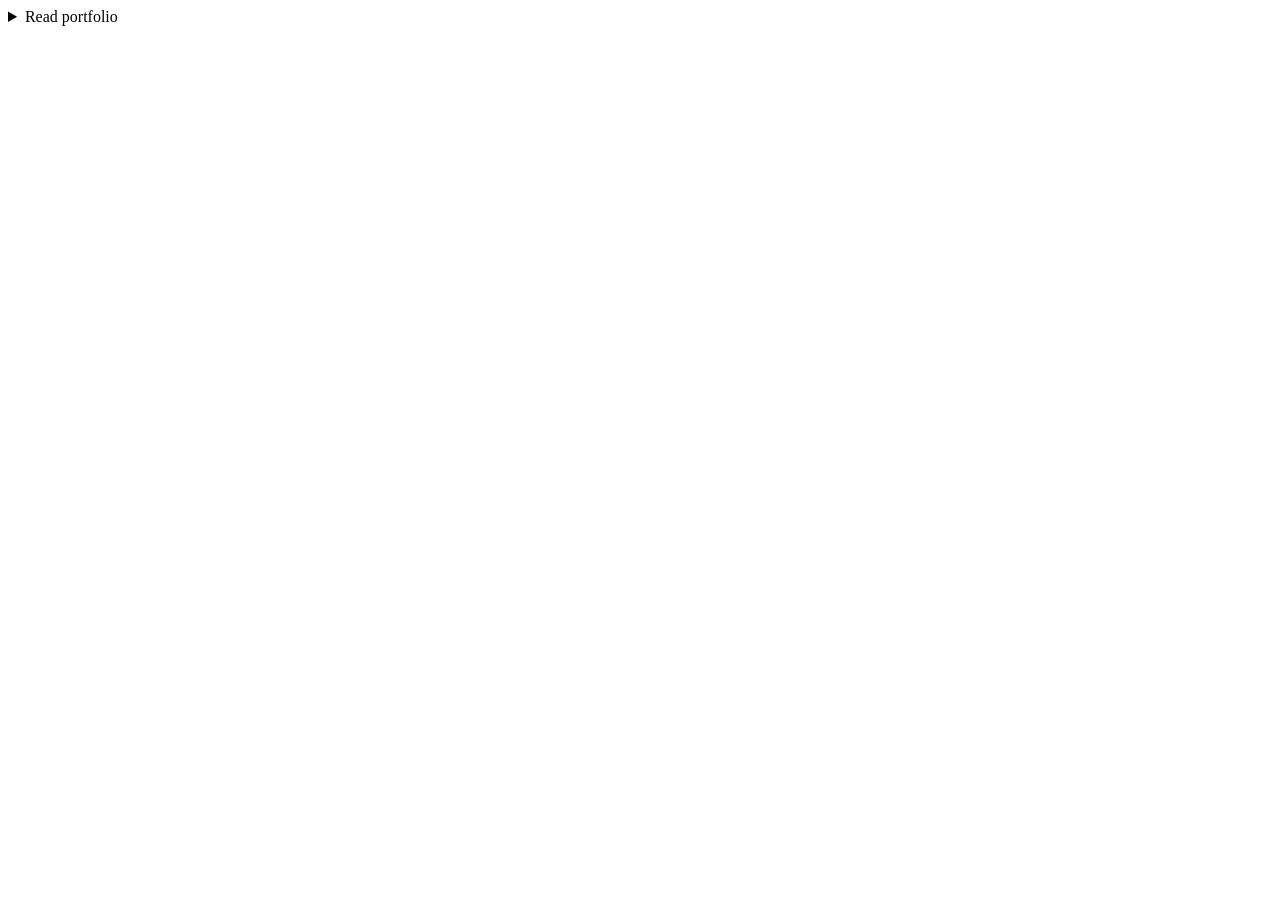
==== index.html @ 8cc53792 "Initial commit" ====
<!doctype html>
<html lang="en">
  <head>
    <meta charset="UTF-8" />
    <meta name="viewport" content="width=device-width, initial-scale=1.0" />
    <title>Khodor | Full Stack Developer &amp; Applied AI</title>
    <meta name="description" content="Khodor, a full stack developer in Beirut, builds React and TypeScript web apps, FastAPI backends, and applied AI products with RAG and LLMs." />
    <meta name="author" content="Khodor" />
    <meta name="robots" content="index, follow, max-image-preview:large" />
    <meta name="theme-color" content="#0b1020" />
    <link rel="canonical" href="https://www.khodorrdev.shop/" />
    <meta property="og:title" content="Khodor | Full Stack Developer &amp; Applied AI" />
    <meta property="og:description" content="Khodor, a full stack developer in Beirut, builds React and TypeScript web apps, FastAPI backends, and applied AI products with RAG and LLMs." />
    <meta property="og:site_name" content="Khodor" />
    <meta property="og:locale" content="en_US" />
    <meta property="og:type" content="website" />
    <meta property="og:url" content="https://www.khodorrdev.shop/" />
    <meta property="og:image" content="https://www.khodorrdev.shop/og-image.png" />
    <meta property="og:image:width" content="1200" />
    <meta property="og:image:height" content="630" />
    <meta property="og:image:alt" content="Khodor — Full Stack Developer and Applied AI portfolio" />
    <meta name="twitter:card" content="summary_large_image" />
    <meta name="twitter:title" content="Khodor | Full Stack Developer &amp; Applied AI" />
    <meta name="twitter:description" content="Khodor, a full stack developer in Beirut, builds React and TypeScript web apps, FastAPI backends, and applied AI products with RAG and LLMs." />
    <meta name="twitter:image" content="https://www.khodorrdev.shop/og-image.png" />
    <meta name="twitter:image:alt" content="Khodor — Full Stack Developer and Applied AI portfolio" />
    <link rel="icon" type="image/svg+xml" href="/favicon.svg" />
    <script type="application/ld+json">{"@context":"https://schema.org","@graph":[{"@type":"Person","@id":"https://www.khodorrdev.shop/#person","name":"Khodor","jobTitle":"Full Stack Developer","description":"Khodor, a full stack developer in Beirut, builds React and TypeScript web apps, FastAPI backends, and applied AI products with RAG and LLMs.","url":"https://www.khodorrdev.shop/","address":{"@type":"PostalAddress","addressLocality":"Beirut","addressCountry":"LB"},"sameAs":["https://github.com/khodorrrz","https://www.linkedin.com/in/khodor-moussa/"],"knowsAbout":["Full-Stack Development","Applied AI","React","TypeScript","Node.js","FastAPI","PostgreSQL","Retrieval-Augmented Generation","Large Language Models"]},{"@type":"WebSite","@id":"https://www.khodorrdev.shop/#website","url":"https://www.khodorrdev.shop/","name":"Khodor","inLanguage":"en","publisher":{"@id":"https://www.khodorrdev.shop/#person"}},{"@type":"ProfilePage","@id":"https://www.khodorrdev.shop/#profile","url":"https://www.khodorrdev.shop/","name":"Khodor | Full Stack Developer & Applied AI","description":"Khodor, a full stack developer in Beirut, builds React and TypeScript web apps, FastAPI backends, and applied AI products with RAG and LLMs.","inLanguage":"en","isPartOf":{"@id":"https://www.khodorrdev.shop/#website"},"mainEntity":{"@id":"https://www.khodorrdev.shop/#person"},"dateModified":"2026-11-01"}]}</script>
  </head>
  <body>
    <details id="portfolio-overview">
      <summary>Read portfolio</summary>
      <article>
      <h1>Khodor — Full Stack Developer &amp; Applied AI</h1>
      <p>Full Stack Developer building production web features and AI-powered products. Computer Science undergraduate at Antonine University, with graduation expected in November 2026. Open to full-stack and applied AI roles in Beirut, remote or hybrid.</p>
      <h2>Projects</h2>
      <h3>Security Agent — Automated Security Analysis</h3>
      <p>Built an automated security analysis tool that chains static analysis, attack modeling, and vulnerability verification in a deterministic workflow.</p>
      <h3>QA Orchestrator — Autonomous White-Box Playwright Audit Engine</h3>
      <p>A white-box, code-aware QA audit engine for local web apps — reads source, plans against it, drives a real browser through every page and role, and produces a ledger-derived report with permanent Playwright regression tests.</p>
      <h3>Multi-Tenant RAG Platform</h3>
      <p>Built a React/FastAPI PDF question-answering web app with hybrid retrieval, reranking, Redis jobs, JWT, tenant isolation, and Docker.</p>
      <h3>Khadamati — E-Government Services Platform</h3>
      <p>Developed Laravel workflows for citizen requests and appointments; integrated OCR ID verification, Stripe, chat, and RBAC dashboards.</p>
      <h3>LiraTrack — Personal Finance Application</h3>
      <p>Built a Next.js/FastAPI finance app with receipt OCR, SMS transaction drafts, bilingual UI, OAuth, and optional TOTP 2FA.</p>
      <h3>ASL Real-Time Sign Language Translator</h3>
      <p>A real-time ASL translation system using webcam streaming, WebSockets, and hand-landmark extraction that supports dynamic and static gesture recognition using MediaPipe, PyTorch and FastAPI.</p>
      <h3>Compiler Workbench</h3>
      <p>A desktop Qt application for exploring compiler construction concepts through an integrated visual workbench.</p>
      <h2>Experience</h2>
      <p>Coderaas Full Stack Developer July 2026–Present — React Express Prisma. Freelance Web Developer & Local SEO October–November 2026. Sync Full Stack Developer (Project-Based) January–June 2026 — Jewebni AI platform. Jtech Programming Instructor September 2025–May 2026. Istay Programming Instructor September 2024–May 2026. Antonine University September 2023–Expected November 2026.</p>
      <h2>Skills</h2>
      <p>TypeScript, JavaScript, Python, PHP, SQL, React, Next.js, Tailwind CSS, Node.js, Express, FastAPI, Laravel, Prisma, REST APIs, PostgreSQL, MySQL, MongoDB, Redis, Docker, Git, GitHub, JWT, OAuth, RBAC, pytest, Unit testing, E2E testing, RAG, LLM APIs</p>
      <h2>Explore my work</h2>
      <ul>
        <li><a href="https://github.com/khodorrrz/Rag-System">Multi-Tenant RAG Platform source code</a></li>
        <li><a href="https://github.com/khodorrrz/Khadamati">Khadamati source code</a></li>
        <li><a href="https://github.com/khodorrrz/Lebanese_Finance_Tracker">LiraTrack source code</a></li>
        <li><a href="https://github.com/khodorrrz">Khodor on GitHub</a></li>
        <li><a href="/KHODOR-EL-HAJJ-MOUSSA-CV.pdf">Download CV as PDF</a></li>
      </ul>
      </article>
    </details>
    <noscript>
      <p>Open “Read portfolio” to view projects, experience, skills and the CV. The interactive 3D room requires JavaScript.</p>
    </noscript>
    <div id="root"></div>
    <script type="module" src="/src/main.jsx"></script>
  </body>
</html>
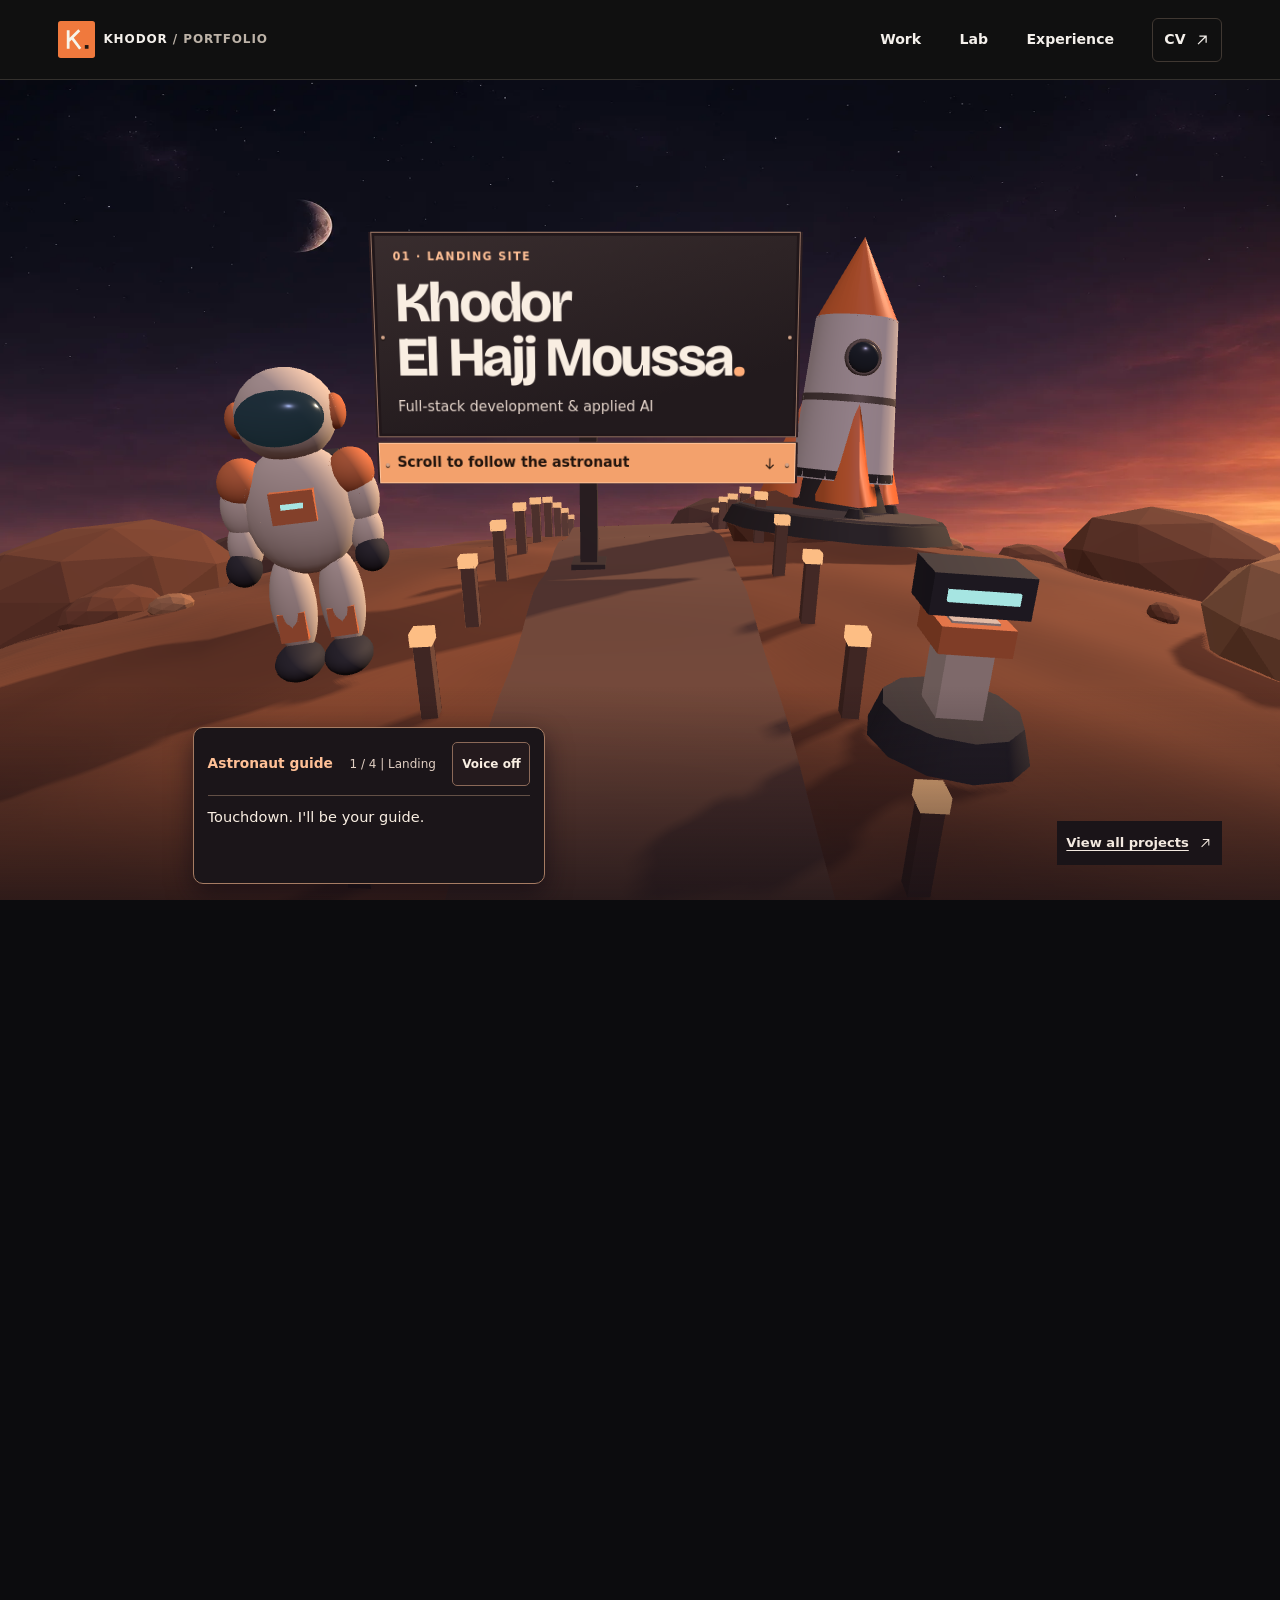
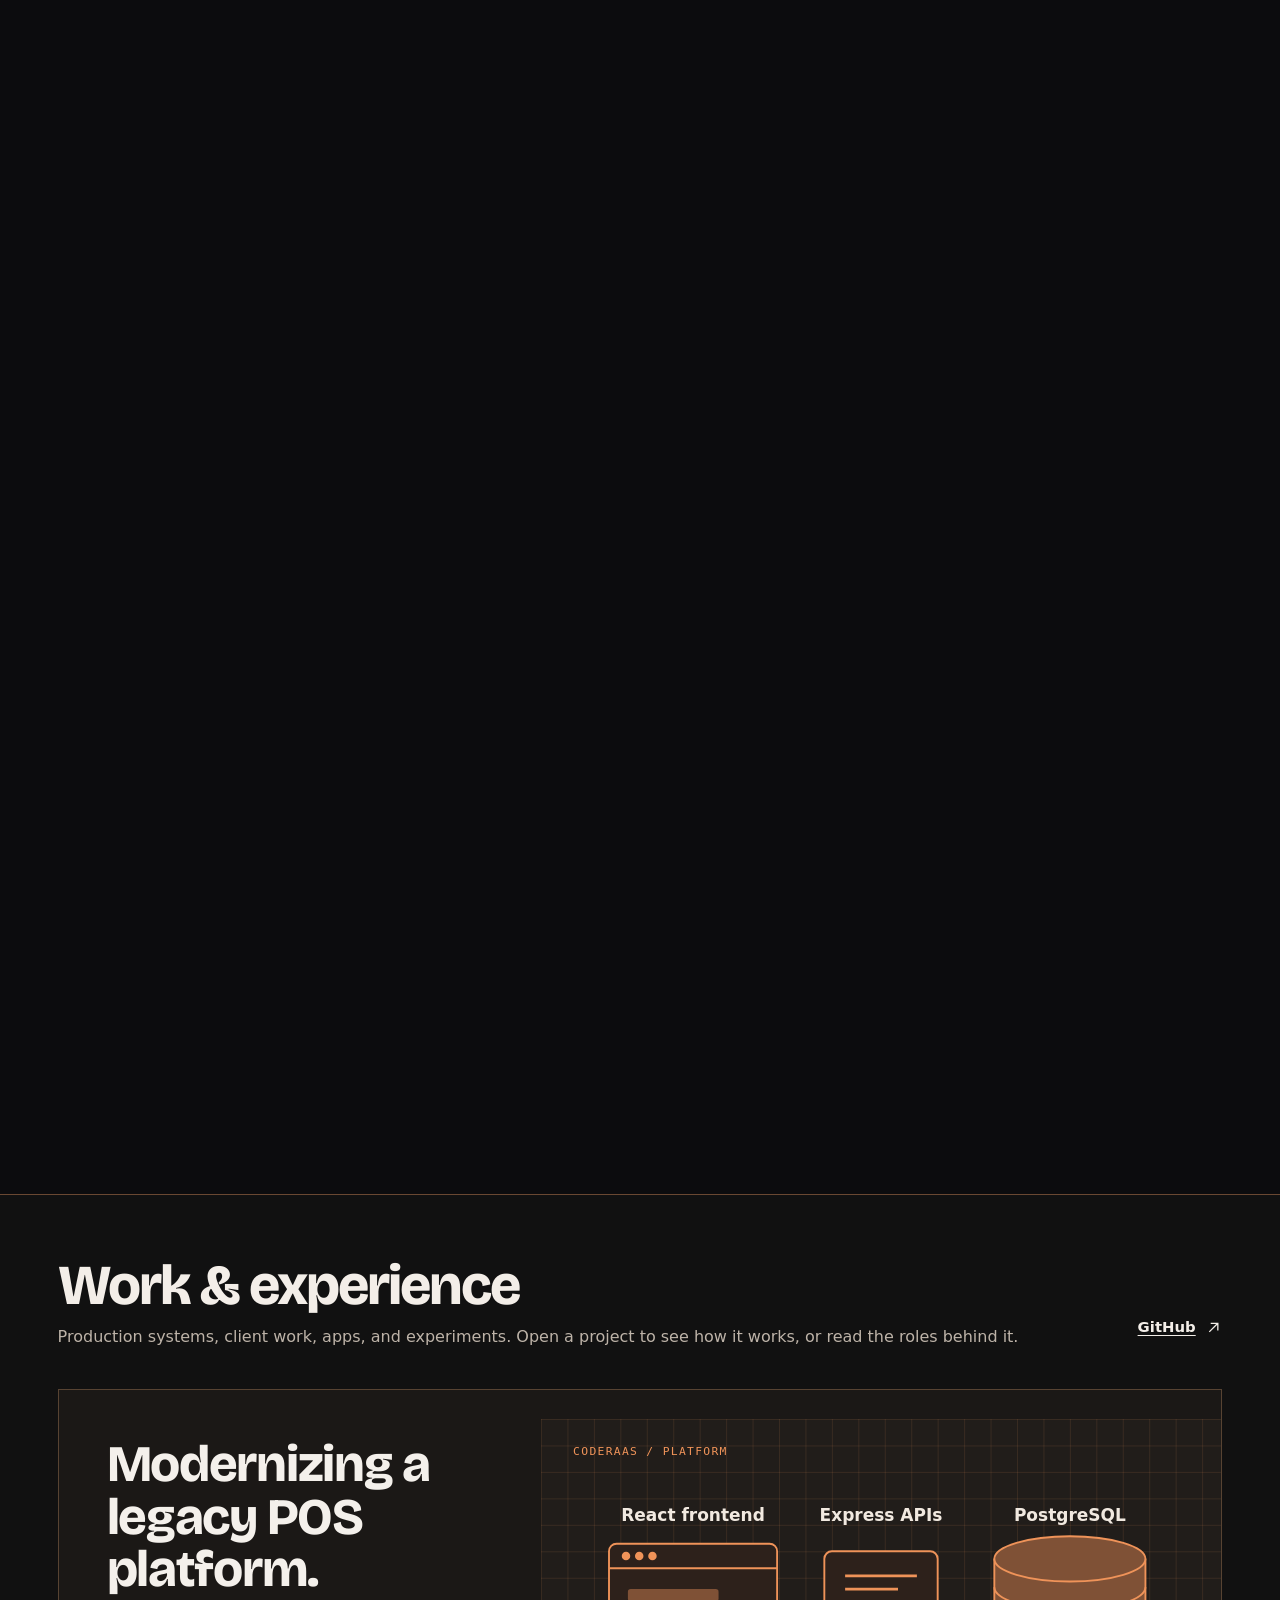
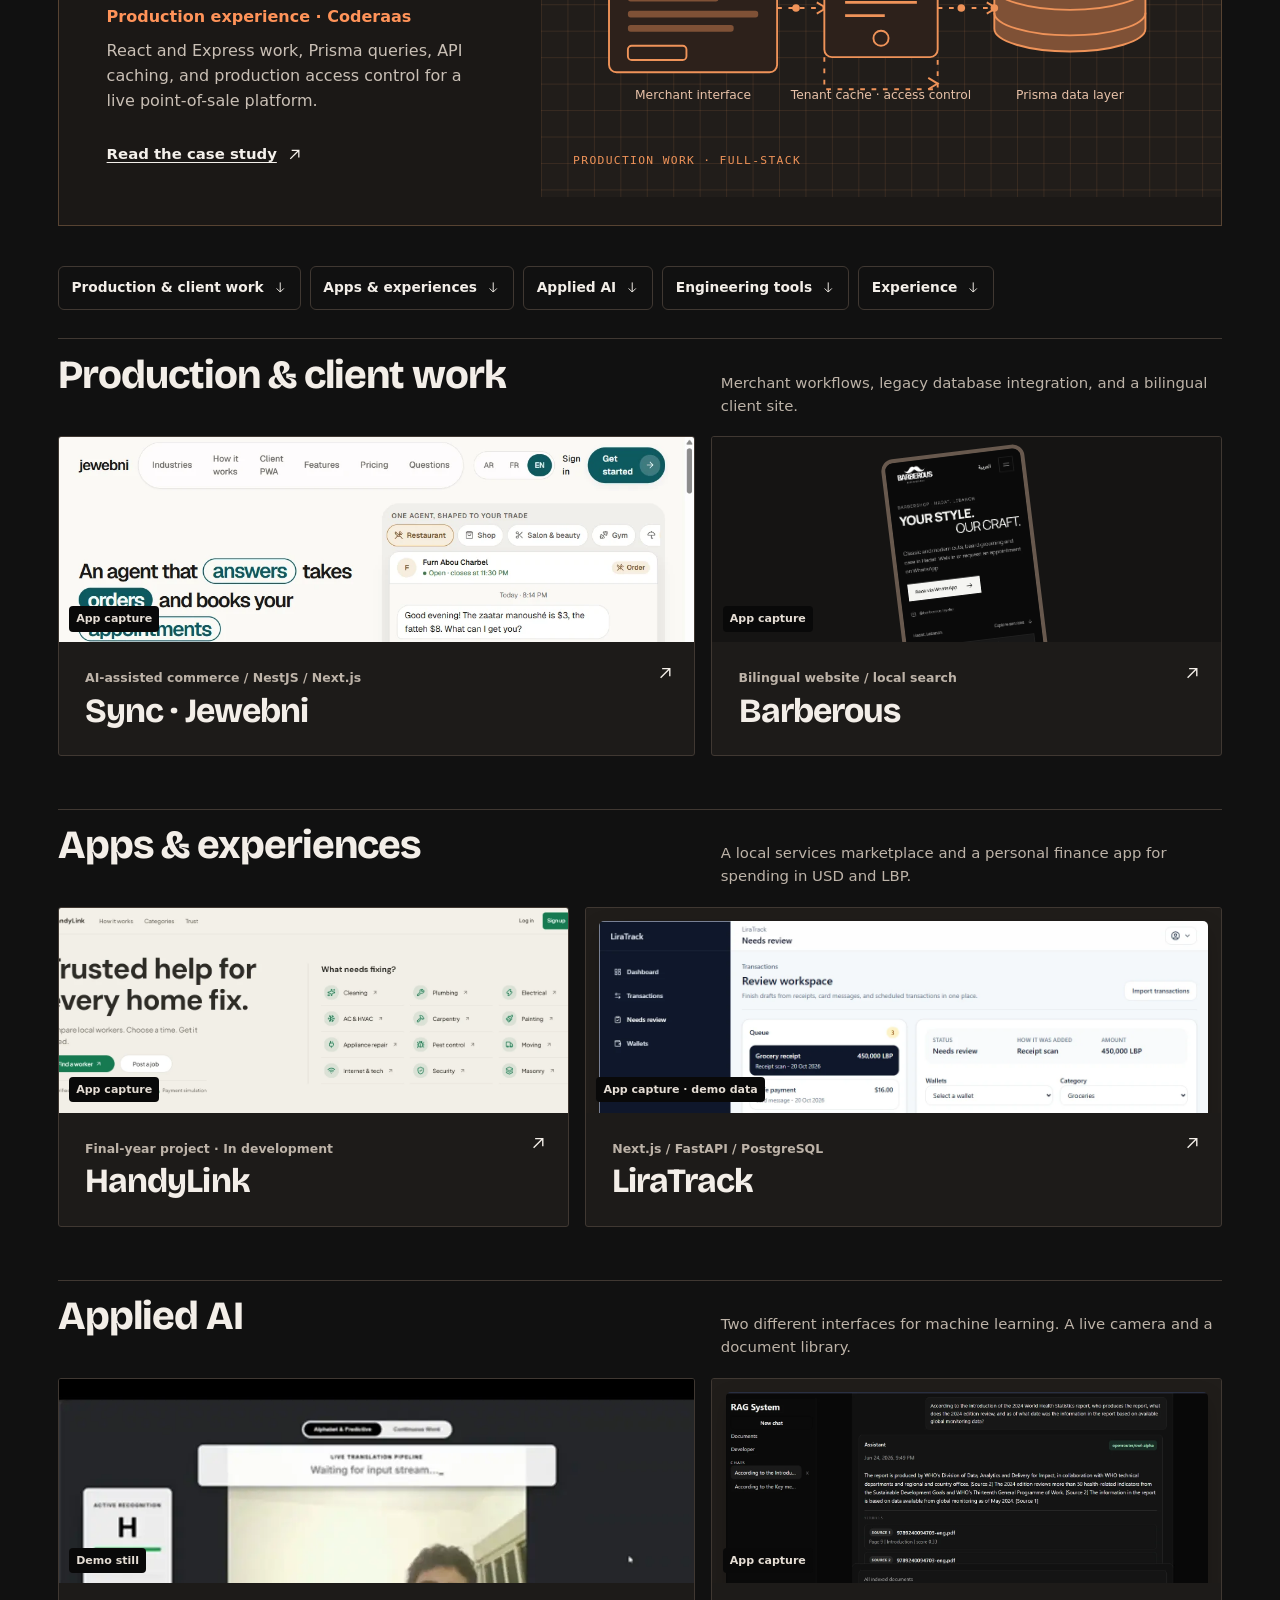
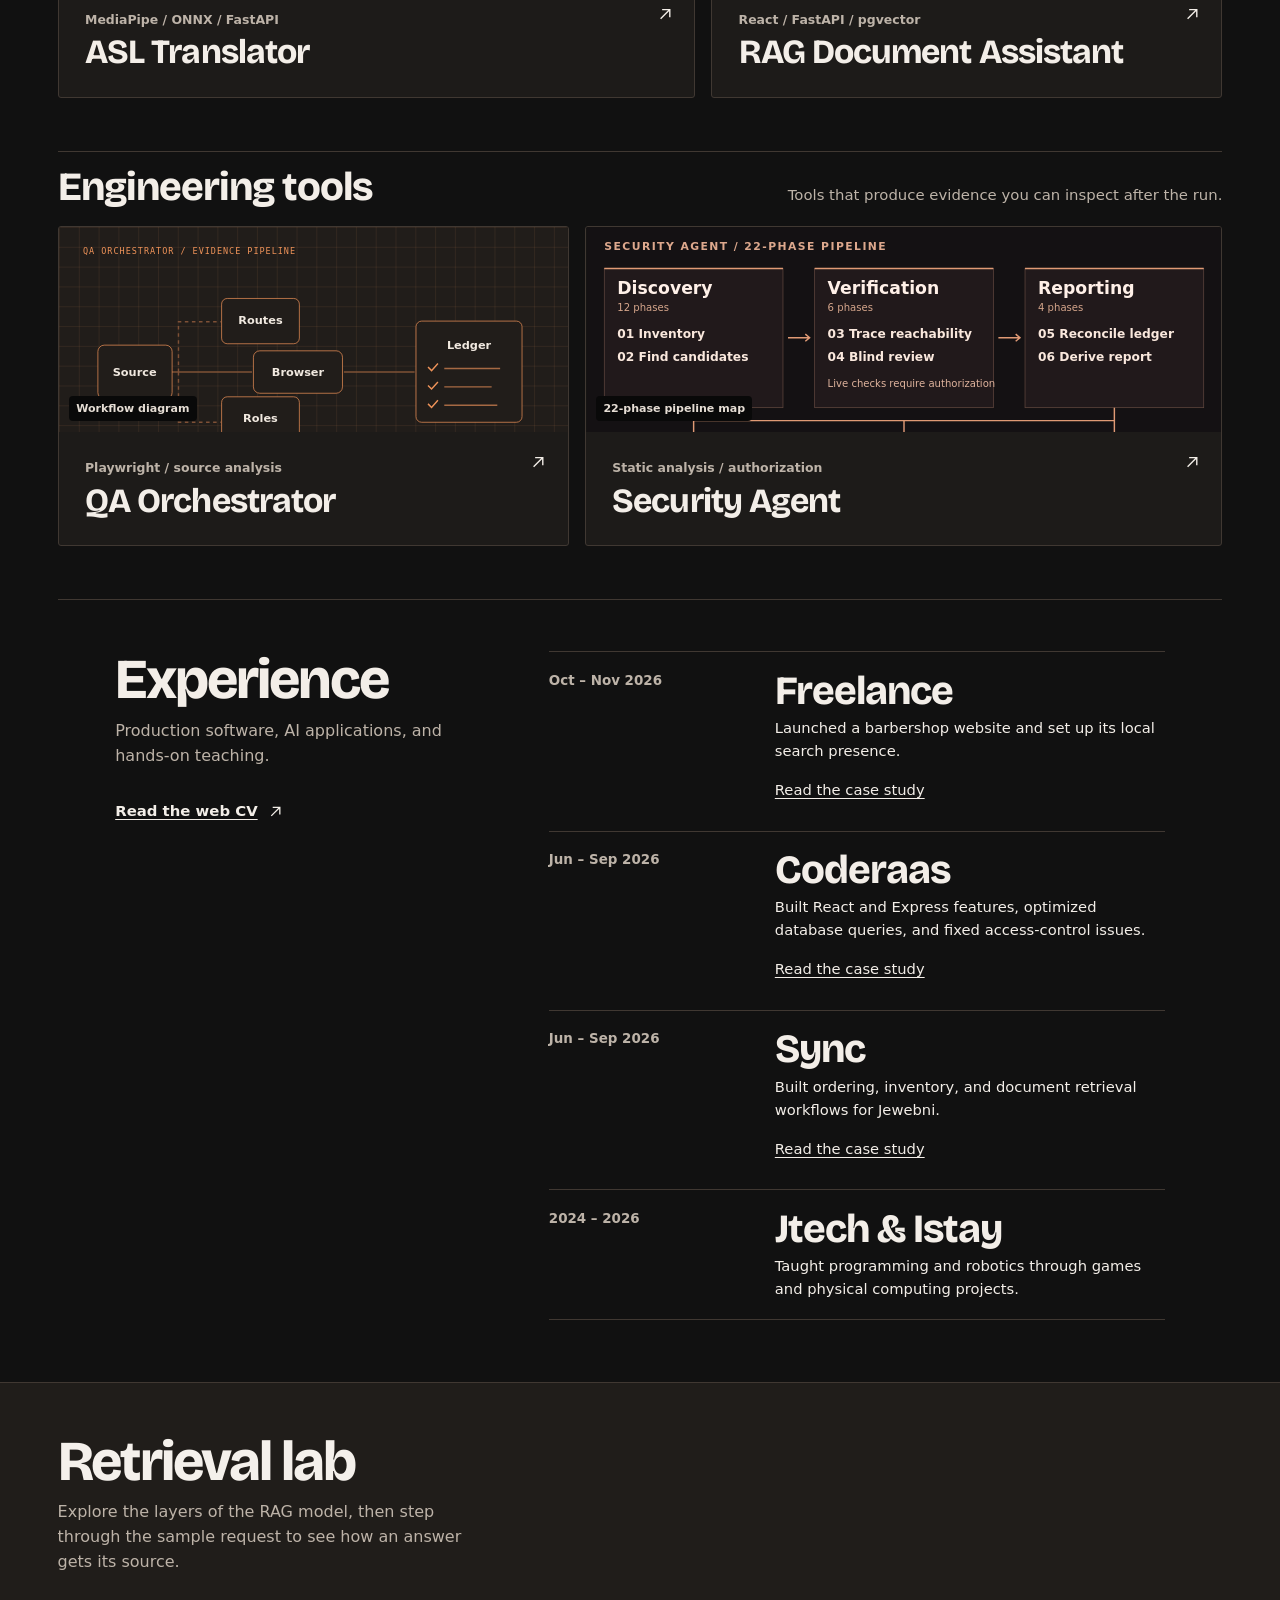
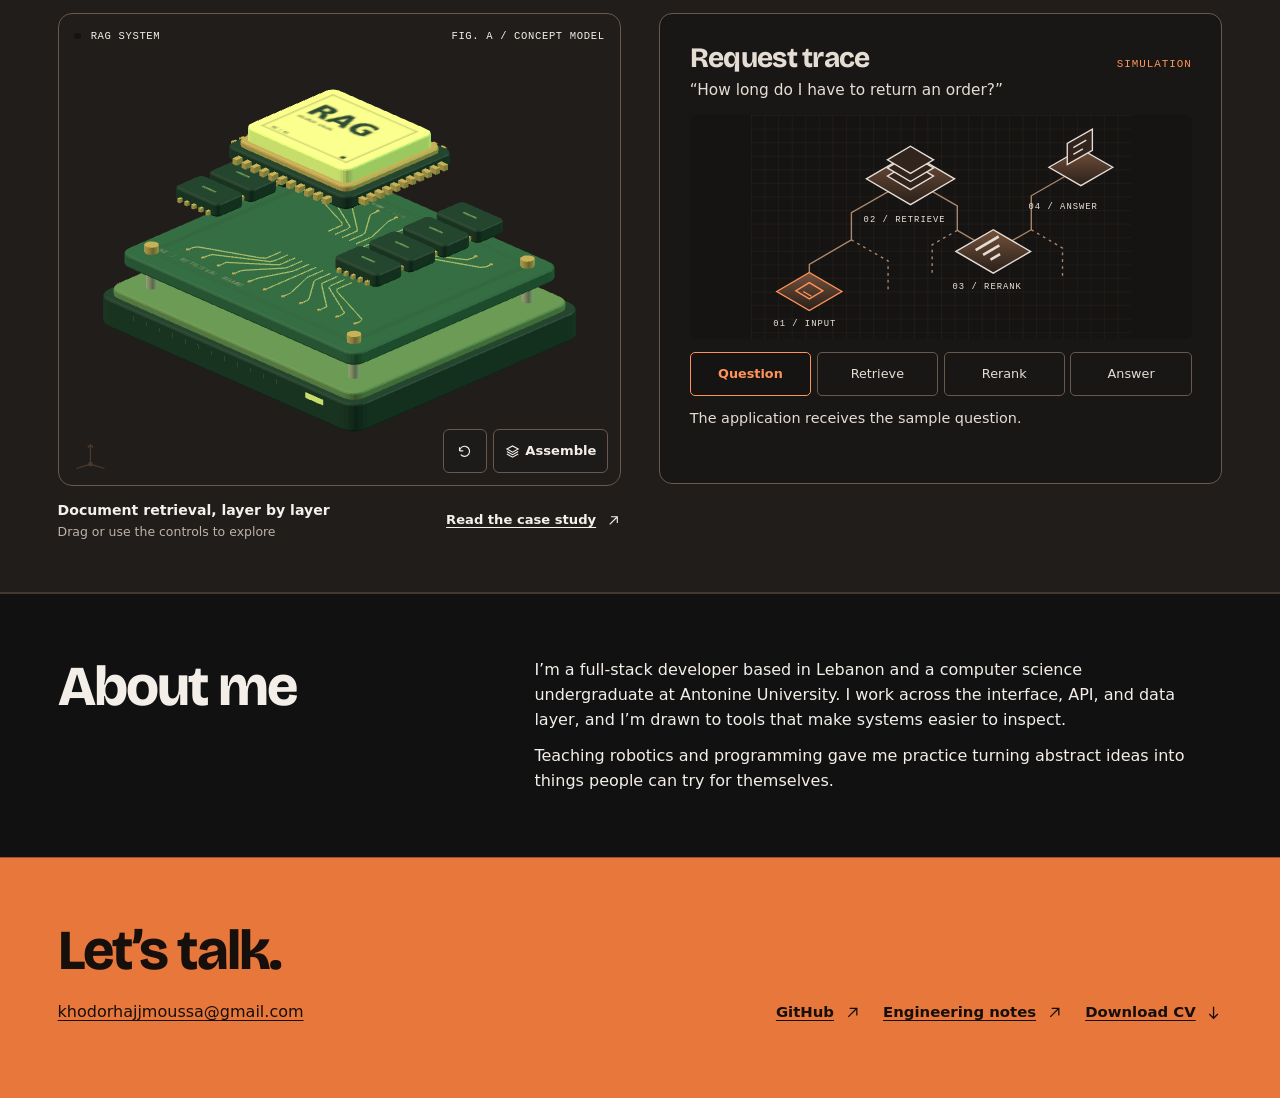
==== commit b0292b47: "Replace Vite portfolio with static 3D portfolio" ====
--- a/index.html
+++ b/index.html
@@ -1,71 +1,268 @@
 <!doctype html>
 <html lang="en">
-  <head>
-    <meta charset="UTF-8" />
-    <meta name="viewport" content="width=device-width, initial-scale=1.0" />
-    <title>Khodor | Full Stack Developer &amp; Applied AI</title>
-    <meta name="description" content="Khodor, a full stack developer in Beirut, builds React and TypeScript web apps, FastAPI backends, and applied AI products with RAG and LLMs." />
-    <meta name="author" content="Khodor" />
-    <meta name="robots" content="index, follow, max-image-preview:large" />
-    <meta name="theme-color" content="#0b1020" />
-    <link rel="canonical" href="https://www.khodorrdev.shop/" />
-    <meta property="og:title" content="Khodor | Full Stack Developer &amp; Applied AI" />
-    <meta property="og:description" content="Khodor, a full stack developer in Beirut, builds React and TypeScript web apps, FastAPI backends, and applied AI products with RAG and LLMs." />
-    <meta property="og:site_name" content="Khodor" />
-    <meta property="og:locale" content="en_US" />
-    <meta property="og:type" content="website" />
-    <meta property="og:url" content="https://www.khodorrdev.shop/" />
-    <meta property="og:image" content="https://www.khodorrdev.shop/og-image.png" />
-    <meta property="og:image:width" content="1200" />
-    <meta property="og:image:height" content="630" />
-    <meta property="og:image:alt" content="Khodor — Full Stack Developer and Applied AI portfolio" />
-    <meta name="twitter:card" content="summary_large_image" />
-    <meta name="twitter:title" content="Khodor | Full Stack Developer &amp; Applied AI" />
-    <meta name="twitter:description" content="Khodor, a full stack developer in Beirut, builds React and TypeScript web apps, FastAPI backends, and applied AI products with RAG and LLMs." />
-    <meta name="twitter:image" content="https://www.khodorrdev.shop/og-image.png" />
-    <meta name="twitter:image:alt" content="Khodor — Full Stack Developer and Applied AI portfolio" />
-    <link rel="icon" type="image/svg+xml" href="/favicon.svg" />
-    <script type="application/ld+json">{"@context":"https://schema.org","@graph":[{"@type":"Person","@id":"https://www.khodorrdev.shop/#person","name":"Khodor","jobTitle":"Full Stack Developer","description":"Khodor, a full stack developer in Beirut, builds React and TypeScript web apps, FastAPI backends, and applied AI products with RAG and LLMs.","url":"https://www.khodorrdev.shop/","address":{"@type":"PostalAddress","addressLocality":"Beirut","addressCountry":"LB"},"sameAs":["https://github.com/khodorrrz","https://www.linkedin.com/in/khodor-moussa/"],"knowsAbout":["Full-Stack Development","Applied AI","React","TypeScript","Node.js","FastAPI","PostgreSQL","Retrieval-Augmented Generation","Large Language Models"]},{"@type":"WebSite","@id":"https://www.khodorrdev.shop/#website","url":"https://www.khodorrdev.shop/","name":"Khodor","inLanguage":"en","publisher":{"@id":"https://www.khodorrdev.shop/#person"}},{"@type":"ProfilePage","@id":"https://www.khodorrdev.shop/#profile","url":"https://www.khodorrdev.shop/","name":"Khodor | Full Stack Developer & Applied AI","description":"Khodor, a full stack developer in Beirut, builds React and TypeScript web apps, FastAPI backends, and applied AI products with RAG and LLMs.","inLanguage":"en","isPartOf":{"@id":"https://www.khodorrdev.shop/#website"},"mainEntity":{"@id":"https://www.khodorrdev.shop/#person"},"dateModified":"2026-11-01"}]}</script>
-  </head>
-  <body>
-    <details id="portfolio-overview">
-      <summary>Read portfolio</summary>
-      <article>
-      <h1>Khodor — Full Stack Developer &amp; Applied AI</h1>
-      <p>Full Stack Developer building production web features and AI-powered products. Computer Science undergraduate at Antonine University, with graduation expected in November 2026. Open to full-stack and applied AI roles in Beirut, remote or hybrid.</p>
-      <h2>Projects</h2>
-      <h3>Security Agent — Automated Security Analysis</h3>
-      <p>Built an automated security analysis tool that chains static analysis, attack modeling, and vulnerability verification in a deterministic workflow.</p>
-      <h3>QA Orchestrator — Autonomous White-Box Playwright Audit Engine</h3>
-      <p>A white-box, code-aware QA audit engine for local web apps — reads source, plans against it, drives a real browser through every page and role, and produces a ledger-derived report with permanent Playwright regression tests.</p>
-      <h3>Multi-Tenant RAG Platform</h3>
-      <p>Built a React/FastAPI PDF question-answering web app with hybrid retrieval, reranking, Redis jobs, JWT, tenant isolation, and Docker.</p>
-      <h3>Khadamati — E-Government Services Platform</h3>
-      <p>Developed Laravel workflows for citizen requests and appointments; integrated OCR ID verification, Stripe, chat, and RBAC dashboards.</p>
-      <h3>LiraTrack — Personal Finance Application</h3>
-      <p>Built a Next.js/FastAPI finance app with receipt OCR, SMS transaction drafts, bilingual UI, OAuth, and optional TOTP 2FA.</p>
-      <h3>ASL Real-Time Sign Language Translator</h3>
-      <p>A real-time ASL translation system using webcam streaming, WebSockets, and hand-landmark extraction that supports dynamic and static gesture recognition using MediaPipe, PyTorch and FastAPI.</p>
-      <h3>Compiler Workbench</h3>
-      <p>A desktop Qt application for exploring compiler construction concepts through an integrated visual workbench.</p>
-      <h2>Experience</h2>
-      <p>Coderaas Full Stack Developer July 2026–Present — React Express Prisma. Freelance Web Developer & Local SEO October–November 2026. Sync Full Stack Developer (Project-Based) January–June 2026 — Jewebni AI platform. Jtech Programming Instructor September 2025–May 2026. Istay Programming Instructor September 2024–May 2026. Antonine University September 2023–Expected November 2026.</p>
-      <h2>Skills</h2>
-      <p>TypeScript, JavaScript, Python, PHP, SQL, React, Next.js, Tailwind CSS, Node.js, Express, FastAPI, Laravel, Prisma, REST APIs, PostgreSQL, MySQL, MongoDB, Redis, Docker, Git, GitHub, JWT, OAuth, RBAC, pytest, Unit testing, E2E testing, RAG, LLM APIs</p>
-      <h2>Explore my work</h2>
-      <ul>
-        <li><a href="https://github.com/khodorrrz/Rag-System">Multi-Tenant RAG Platform source code</a></li>
-        <li><a href="https://github.com/khodorrrz/Khadamati">Khadamati source code</a></li>
-        <li><a href="https://github.com/khodorrrz/Lebanese_Finance_Tracker">LiraTrack source code</a></li>
-        <li><a href="https://github.com/khodorrrz">Khodor on GitHub</a></li>
-        <li><a href="/KHODOR-EL-HAJJ-MOUSSA-CV.pdf">Download CV as PDF</a></li>
-      </ul>
-      </article>
-    </details>
-    <noscript>
-      <p>Open “Read portfolio” to view projects, experience, skills and the CV. The interactive 3D room requires JavaScript.</p>
-    </noscript>
-    <div id="root"></div>
-    <script type="module" src="/src/main.jsx"></script>
-  </body>
+<head>
+  <meta charset="utf-8">
+  <meta name="viewport" content="width=device-width, initial-scale=1">
+  <meta name="description" content="Explore Khodor El Hajj Moussa's work in full-stack development, applied AI, and developer tooling.">
+  <title>Khodor El Hajj Moussa | Full-stack Developer</title>
+  <meta name="author" content="Khodor El Hajj Moussa">
+  <meta name="theme-color" content="#101010">
+  <link rel="canonical" href="https://portfolio-omega-gules-27.vercel.app/">
+  <link rel="preload" href="assets/bricolage.woff2" as="font" type="font/woff2" crossorigin>
+  <meta property="og:type" content="website">
+  <meta property="og:site_name" content="Khodor El Hajj Moussa">
+  <meta property="og:title" content="Khodor El Hajj Moussa | Full-stack Developer">
+  <meta property="og:description" content="Explore Khodor El Hajj Moussa&#x27;s work in full-stack development, applied AI, and developer tooling.">
+  <meta property="og:url" content="https://portfolio-omega-gules-27.vercel.app/">
+  <meta property="og:image" content="https://portfolio-omega-gules-27.vercel.app/assets/og-card.jpg">
+  <meta property="og:image:type" content="image/jpeg">
+  <meta property="og:image:width" content="1200">
+  <meta property="og:image:height" content="630">
+  <meta property="og:image:alt" content="Khodor El Hajj Moussa's portfolio landing screen">
+  <meta property="og:locale" content="en_US">
+  <meta name="twitter:card" content="summary_large_image">
+  <meta name="twitter:title" content="Khodor El Hajj Moussa | Full-stack Developer">
+  <meta name="twitter:description" content="Explore Khodor El Hajj Moussa&#x27;s work in full-stack development, applied AI, and developer tooling.">
+  <meta name="twitter:image" content="https://portfolio-omega-gules-27.vercel.app/assets/og-card.jpg">
+  <meta name="twitter:image:alt" content="Khodor El Hajj Moussa's portfolio landing screen">
+  <link rel="icon" href="assets/mark.svg" type="image/svg+xml">
+  <link rel="stylesheet" href="style.css">
+  <link rel="stylesheet" href="planet.css">
+  <script type="module" src="planet.js"></script>
+  <script src="request.js" defer></script>
+  <script src="portfolio.js" defer></script>
+  <script type="application/ld+json">
+  {
+    "@context": "https://schema.org",
+    "@type": "ProfilePage",
+    "mainEntity": {
+      "@type": "Person",
+      "name": "Khodor El Hajj Moussa",
+      "url": "https://portfolio-omega-gules-27.vercel.app/",
+      "jobTitle": "Full-stack developer",
+      "email": "mailto:khodorhajjmoussa@gmail.com",
+      "sameAs": ["https://github.com/khodorrrz"],
+      "alumniOf": { "@type": "CollegeOrUniversity", "name": "Antonine University" },
+      "knowsAbout": ["Full-stack development", "Applied AI", "React", "TypeScript", "Python", "PostgreSQL"]
+    }
+  }
+  </script>
+</head>
+<body class="planet-home">
+  <!-- Surface direction: a personal expedition across a copper planet. Trail signs stand on the terrain and share its perspective.
+       Black equipment, orange terrain, white lettering. Scroll travels forward over the horizon; direct checkpoint controls and the index provide short paths. -->
+  <svg class="symbols" aria-hidden="true" xmlns="http://www.w3.org/2000/svg">
+    <symbol id="arrow-up" viewBox="0 0 24 24"><path d="M6 18 18 6M8 6h10v10"/></symbol>
+    <symbol id="arrow-down" viewBox="0 0 24 24"><path d="M12 4v16m-6-6 6 6 6-6"/></symbol>
+    <symbol id="rotate" viewBox="0 0 24 24"><path d="M4 11a8 8 0 1 1 2 6m-2-6V5m0 6h6"/></symbol>
+    <symbol id="layers" viewBox="0 0 24 24"><path d="m3 8 9-5 9 5-9 5-9-5Zm0 4 9 5 9-5M3 16l9 5 9-5"/></symbol>
+  </svg>
+  <a class="skip" href="#main">Skip to content</a>
+  <header class="shell masthead">
+    <a class="brand" href="index.html"><img src="assets/mark.svg" width="37" height="37" alt=""><span>KHODOR<span class="brand-detail"> / PORTFOLIO</span></span></a>
+    <nav aria-label="Primary"><a href="#work">Work</a><a href="#lab">Lab</a><a href="#experience">Experience</a><a class="nav-cv" href="resume.html">CV <svg aria-hidden="true"><use href="#arrow-up"/></svg></a></nav>
+  </header>
+  <main id="main">
+    <section class="planet-track" aria-label="Explore the portfolio planet" hidden>
+      <div class="planet-stage">
+        <div class="planet-canvas" aria-hidden="true"></div>
+        <div class="planet-stops">
+          <section class="planet-stop planet-welcome" data-stop="Landing">
+            <header class="sign-plank landing-sign">
+              <span class="sign-coordinate">01 · Landing site</span>
+              <h1>Khodor <br>El Hajj Moussa<span>.</span></h1>
+              <p>Full-stack development &amp; applied AI</p>
+            </header>
+            <p class="sign-plank trail-instruction">Scroll to follow the astronaut <svg aria-hidden="true"><use href="#arrow-down"/></svg></p>
+          </section>
+          <section class="planet-stop" data-stop="Production">
+            <h2 class="sign-plank sign-heading"><span class="checkpoint-number" aria-hidden="true">02</span><span>Production &amp; client work</span></h2>
+            <ul><li class="sign-plank"><a href="coderaas.html">Coderaas · Full-stack development</a></li><li class="sign-plank"><a href="jewebni.html">Sync · Jewebni</a></li><li class="sign-plank"><a href="barberous.html">Barberous</a></li></ul>
+          </section>
+          <section class="planet-stop" data-stop="Apps &amp; AI">
+            <h2 class="sign-plank sign-heading"><span class="checkpoint-number" aria-hidden="true">03</span><span>Apps &amp; applied AI</span></h2>
+            <ul><li class="sign-plank"><a href="handylink.html">HandyLink</a></li><li class="sign-plank"><a href="finance.html">LiraTrack</a></li><li class="sign-plank"><a href="rag.html">RAG Document Assistant</a></li><li class="sign-plank"><a href="asl.html">ASL Translator</a></li><li class="sign-plank"><a href="#lab">Try the retrieval lab</a></li></ul>
+          </section>
+          <section class="planet-stop" data-stop="Tools &amp; Contact">
+            <h2 class="sign-plank sign-heading"><span class="checkpoint-number" aria-hidden="true">04</span><span>Engineering tools &amp; contact</span></h2>
+            <ul><li class="sign-plank"><a href="qa.html">QA Orchestrator</a></li><li class="sign-plank"><a href="security.html">Security Agent</a></li><li class="sign-plank"><a href="resume.html">Read my CV</a></li><li class="sign-plank"><a href="#experience">View experience</a></li><li class="sign-plank"><a href="contact.html">Get in touch</a></li></ul>
+          </section>
+        </div>
+        <div class="landing-gear" role="group" aria-label="Interactive landing equipment">
+          <div class="gear-actions">
+            <button type="button" data-gear="guide" aria-pressed="false">Astronaut narration</button>
+            <button type="button" data-gear="rocket">Test rocket</button>
+            <button type="button" data-gear="scanner">Scan terrain</button>
+          </div>
+          <p class="gear-status" role="status"></p>
+        </div>
+        <aside class="tour-dialogue" aria-label="Astronaut guide" tabindex="-1" hidden>
+          <audio preload="none"></audio>
+          <div class="tour-heading"><strong>Astronaut guide</strong><span data-tour-title></span><button type="button" class="tour-voice" data-gear="guide" aria-pressed="false"><span data-voice-label>Voice off</span></button></div>
+          <p class="sr-only" data-tour-caption aria-live="polite" aria-atomic="true"></p>
+          <p class="tour-copy" aria-hidden="true"><span data-tour-measure></span><span data-tour-stream></span></p>
+        </aside>
+        <a class="planet-index" href="#work">View all projects <svg aria-hidden="true"><use href="#arrow-up"/></svg></a>
+      </div>
+    </section>
+    <section class="shell hero" aria-labelledby="name">
+      <div class="intro">
+        <h1 id="name">Khodor<br>El Hajj Moussa<span>.</span></h1>
+        <p class="role">Full-stack developer <span></span> Applied AI</p>
+        <p class="intro-copy">I build web apps and developer tools, and help connect modern services to existing systems.</p>
+        <div class="hero-actions"><a class="action" href="#work">Explore my work <svg aria-hidden="true"><use href="#arrow-down"/></svg></a><a class="text-link" href="resume.html">Read my CV <svg aria-hidden="true"><use href="#arrow-up"/></svg></a></div>
+      </div>
+    </section>
+
+    <section class="shell work" id="work" aria-labelledby="work-title">
+      <div class="section-heading"><div><h2 id="work-title" tabindex="-1">Work &amp; experience</h2><p>Production systems, client work, apps, and experiments. Open a project to see how it works, or read the roles behind it.</p></div><a class="text-link" href="https://github.com/khodorrrz">GitHub <svg aria-hidden="true"><use href="#arrow-up"/></svg></a></div>
+      <a class="mission" href="coderaas.html">
+        <div class="mission-copy">
+          <h3>Modernizing a legacy POS platform.</h3>
+          <p class="mission-project">Production experience · Coderaas</p>
+          <p>React and Express work, Prisma queries, API caching, and production access control for a live point-of-sale platform.</p>
+          <span class="text-link">Read the case study <svg aria-hidden="true"><use href="#arrow-up"/></svg></span>
+        </div>
+        <img src="assets/cases/coderaas-platform.svg" width="720" height="400" alt="">
+      </a>
+      <nav class="work-index" aria-label="Work categories"><a href="#client-work">Production & client work <svg aria-hidden="true"><use href="#arrow-down"/></svg></a><a href="#product-work">Apps & experiences <svg aria-hidden="true"><use href="#arrow-down"/></svg></a><a href="#applied-ai">Applied AI <svg aria-hidden="true"><use href="#arrow-down"/></svg></a><a href="#engineering-tools">Engineering tools <svg aria-hidden="true"><use href="#arrow-down"/></svg></a><a href="#experience">Experience <svg aria-hidden="true"><use href="#arrow-down"/></svg></a></nav>
+      <section class="work-chapter" id="client-work" aria-labelledby="client-work-title">
+        <header><h3 id="client-work-title">Production & client work</h3><p>Merchant workflows, legacy database integration, and a bilingual client site.</p></header>
+        <div class="work-spread">
+          <a class="project work-card" href="jewebni.html">
+            <div class="work-media" aria-hidden="true"><img src="assets/cases/jewebni-home.webp" alt="" width="1035" height="638" loading="lazy"><span>App capture</span></div>
+            <div class="project-content"><span>AI-assisted commerce / NestJS / Next.js</span><h4>Sync · Jewebni</h4><svg aria-hidden="true"><use href="#arrow-up"/></svg></div>
+          </a>
+          <a class="project work-card work-card--barber" href="barberous.html">
+            <div class="work-media" aria-hidden="true"><img src="assets/cases/barber-en.webp" alt="" width="618" height="1110" loading="lazy"><span>App capture</span></div>
+            <div class="project-content"><span>Bilingual website / local search</span><h4>Barberous</h4><svg aria-hidden="true"><use href="#arrow-up"/></svg></div>
+          </a>
+        </div>
+      </section>
+      <section class="work-chapter" id="product-work" aria-labelledby="product-work-title">
+        <header><h3 id="product-work-title">Apps & experiences</h3><p>A local services marketplace and a personal finance app for spending in USD and LBP.</p></header>
+        <div class="work-spread">
+          <a class="project work-card" href="handylink.html">
+            <div class="work-media" aria-hidden="true"><img src="assets/cases/handylink-home.webp" alt="" width="1440" height="512" loading="lazy"><span>App capture</span></div>
+            <div class="project-content"><span>Final-year project · In development</span><h4>HandyLink</h4><svg aria-hidden="true"><use href="#arrow-up"/></svg></div>
+          </a>
+          <a class="project work-card work-card--finance" href="finance.html">
+            <div class="work-media" aria-hidden="true"><img src="assets/cases/finance-review.webp" alt="" width="1330" height="820" loading="lazy"><span>App capture · demo data</span></div>
+            <div class="project-content"><span>Next.js / FastAPI / PostgreSQL</span><h4>LiraTrack</h4><svg aria-hidden="true"><use href="#arrow-up"/></svg></div>
+          </a>
+        </div>
+      </section>
+      <section class="work-chapter" id="applied-ai" aria-labelledby="applied-ai-title">
+        <header><h3 id="applied-ai-title">Applied AI</h3><p>Two different interfaces for machine learning. A live camera and a document library.</p></header>
+        <div class="work-spread">
+          <a class="project work-card work-card--asl" href="asl.html">
+            <div class="work-media" aria-hidden="true"><img src="assets/cases/asl-alphabet.webp" alt="" width="960" height="540" loading="lazy"><span>Demo still</span></div>
+            <div class="project-content"><span>MediaPipe / ONNX / FastAPI</span><h4>ASL Translator</h4><svg aria-hidden="true"><use href="#arrow-up"/></svg></div>
+          </a>
+          <a class="project work-card work-card--rag" href="rag.html">
+            <div class="work-media" aria-hidden="true"><img src="rag-answer.webp" alt="" width="1471" height="743" loading="lazy"><span>App capture</span></div>
+            <div class="project-content"><span>React / FastAPI / pgvector</span><h4>RAG Document Assistant</h4><svg aria-hidden="true"><use href="#arrow-up"/></svg></div>
+          </a>
+        </div>
+      </section>
+      <section class="work-chapter" id="engineering-tools" aria-labelledby="engineering-tools-title">
+        <header><h3 id="engineering-tools-title">Engineering tools</h3><p>Tools that produce evidence you can inspect after the run.</p></header>
+        <div class="work-spread">
+          <a class="project work-card work-card--qa" href="qa.html">
+            <div class="work-media" aria-hidden="true"><img src="assets/cases/qa-flow.svg" alt="" width="720" height="400" loading="lazy"><span>Workflow diagram</span></div>
+            <div class="project-content"><span>Playwright / source analysis</span><h4>QA Orchestrator</h4><svg aria-hidden="true"><use href="#arrow-up"/></svg></div>
+          </a>
+          <a class="project work-card work-card--security" href="security.html">
+            <div class="work-media" aria-hidden="true"><img src="assets/cases/security-flow.svg" alt="" width="720" height="400" loading="lazy"><span>22-phase pipeline map</span></div>
+            <div class="project-content"><span>Static analysis / authorization</span><h4>Security Agent</h4><svg aria-hidden="true"><use href="#arrow-up"/></svg></div>
+          </a>
+        </div>
+      </section>
+      <section class="work-chapter experience-in-work" id="experience" aria-labelledby="experience-title">
+        <div class="experience-section">
+          <div class="section-intro"><h2 id="experience-title">Experience</h2><p>Production software, AI applications, and hands-on teaching.</p><a class="text-link" href="resume.html">Read the web CV <svg aria-hidden="true"><use href="#arrow-up"/></svg></a></div>
+          <ol class="timeline">
+            <li><span class="timeline-date">Oct – Nov 2026</span><div><h3>Freelance</h3><p>Launched a barbershop website and set up its local search presence.</p><a href="barberous.html">Read the case study</a></div></li>
+            <li><span class="timeline-date">Jun – Sep 2026</span><div><h3>Coderaas</h3><p>Built React and Express features, optimized database queries, and fixed access-control issues.</p><a href="coderaas.html">Read the case study</a></div></li>
+            <li><span class="timeline-date">Jun – Sep 2026</span><div><h3>Sync</h3><p>Built ordering, inventory, and document retrieval workflows for Jewebni.</p><a href="jewebni.html">Read the case study</a></div></li>
+            <li><span class="timeline-date">2024 – 2026</span><div><h3>Jtech &amp; Istay</h3><p>Taught programming and robotics through games and physical computing projects.</p></div></li>
+          </ol>
+        </div>
+      </section>
+    </section>
+
+    <section class="lab" id="lab" aria-labelledby="lab-title">
+      <div class="shell lab-layout">
+        <div class="section-intro"><h2 id="lab-title">Retrieval lab</h2><p>Explore the layers of the RAG model, then step through the sample request to see how an answer gets its source.</p></div>
+      <figure class="model" aria-labelledby="model-caption">
+        <div class="model-stage" id="model-stage">
+          <div class="model-top"><span><i></i> RAG SYSTEM</span><span>FIG. A / CONCEPT MODEL</span></div>
+          <img class="model-preview" src="assets/model.webp" alt="" fetchpriority="high" width="1218" height="1022">
+          <div class="model-axis" aria-hidden="true"><svg viewBox="0 0 42 42"><path d="M21 31V9m0 22L5 36m16-5 16 5M18 12l3-3 3 3"/><circle cx="21" cy="31" r="2"/></svg></div>
+          <div class="model-controls" hidden>
+            <button type="button" id="rotate-model" aria-label="Rotate model" title="Rotate model"><svg aria-hidden="true"><use href="#rotate"/></svg></button>
+            <button type="button" id="explode-model"><svg aria-hidden="true"><use href="#layers"/></svg><span>Assemble</span></button>
+          </div>
+        </div>
+        <figcaption id="model-caption"><span><strong>Document retrieval, layer by layer</strong><small id="model-hint">Illustration of the retrieval stack</small></span><a class="text-link" href="rag.html">Read the case study <svg aria-hidden="true"><use href="#arrow-up"/></svg></a></figcaption>
+      </figure>
+        <figure class="exhibit" aria-labelledby="trace-title">
+          <figcaption class="exhibit-title"><h3 id="trace-title">Request trace</h3><span>SIMULATION</span></figcaption>
+          <p class="question">“How long do I have to return an order?”</p>
+          <svg class="trace" viewBox="0 0 560 330" aria-hidden="true">
+          <defs>
+            <pattern id="grid" width="20" height="20" patternUnits="userSpaceOnUse"><path d="M20 0H0V20" fill="none" stroke="#a5785b" stroke-opacity=".2"/></pattern>
+            <linearGradient id="plate" x2="0" y2="100%"><stop stop-color="#75513b"/><stop offset="1" stop-color="#29201a"/></linearGradient>
+          </defs>
+          <path d="M0 0H560V330H0Z" fill="url(#grid)"/>
+          <g class="trace-wires" fill="none" stroke="#ae886a" stroke-width="2">
+            <path d="M86 260 86 220 148 184 148 144 235 94"/>
+            <path d="M235 94 304 134 304 170 357 201"/>
+            <path d="M357 201 413 169 413 119 486 77"/>
+            <path d="M148 184 202 215 202 260M304 170 267 191 267 237M413 169 459 196 459 242" stroke-dasharray="4 6"/>
+          </g>
+          <g class="trace-node" data-stage="0" transform="translate(86 260)">
+            <path class="plate" d="M-48 0 0-28 48 0 0 28Z"/>
+            <path d="M-20-1 0-13 20-1 0 11Z M-9 0 3 7" fill="none" stroke="currentColor" stroke-width="2"/>
+          </g>
+          <g class="trace-node" data-stage="1" transform="translate(235 94)">
+            <path class="plate" d="M-65 0 0-38 65 0 0 38Z"/>
+            <g class="shelves" fill="#30241c" stroke="currentColor" stroke-width="2">
+              <path d="M-34-4 0-24 34-4 0 16Z"/>
+              <path d="M-34-16 0-36 34-16 0 4Z"/>
+              <path d="M-34-28 0-48 34-28 0-8Z"/>
+            </g>
+          </g>
+          <g class="trace-node" data-stage="2" transform="translate(357 201)">
+            <path class="plate" d="M-55 0 0-32 55 0 0 32Z"/>
+            <g class="sort" fill="none" stroke="currentColor" stroke-width="4">
+              <path d="M-26-2 8-22"/><path d="M-15 5 9-9"/><path d="M-4 12 10 4"/>
+            </g>
+          </g>
+          <g class="trace-node" data-stage="3" transform="translate(486 77)">
+            <path class="plate" d="M-47 0 0-27 47 0 0 27Z"/>
+            <path class="receipt" d="M-20-4V-35L17-56V-25Z M-11-29 8-40 M-11-19 3-27" fill="#30241c" stroke="currentColor" stroke-width="2"/>
+          </g>
+          <g fill="#efe4d9" font-family="monospace" font-size="13" letter-spacing="1.5">
+            <text x="33" y="311">01 / INPUT</text><text x="166" y="157">02 / RETRIEVE</text>
+            <text x="297" y="256">03 / RERANK</text><text x="409" y="139">04 / ANSWER</text>
+          </g>
+        </svg>
+          <ol class="pipeline" aria-label="Request stages">
+            <li><button type="button" data-step="0">Question</button></li>
+            <li><button type="button" data-step="1">Retrieve</button></li>
+            <li><button type="button" data-step="2">Rerank</button></li>
+            <li><button type="button" data-step="3">Answer</button></li>
+          </ol>
+          <p class="status" id="status" role="status">Follow a sample question through the document search pipeline.</p>
+        </figure>
+      </div>
+    </section>
+    <section class="shell about" id="about" aria-labelledby="about-title">
+      <h2 id="about-title">About me</h2>
+      <div><p>I’m a full-stack developer based in Lebanon and a computer science undergraduate at Antonine University. I work across the interface, API, and data layer, and I’m drawn to tools that make systems easier to inspect.</p><p>Teaching robotics and programming gave me practice turning abstract ideas into things people can try for themselves.</p></div>
+    </section>
+  </main>
+  <footer class="contact" id="contact"><div class="shell contact-layout"><div><h2>Let’s talk.</h2><a class="contact-email" href="contact.html">khodorhajjmoussa@gmail.com</a></div><div class="contact-links"><a class="text-link" href="https://github.com/khodorrrz">GitHub <svg aria-hidden="true"><use href="#arrow-up"/></svg></a><a class="text-link" href="case-notes.html">Engineering notes <svg aria-hidden="true"><use href="#arrow-up"/></svg></a><a class="text-link" href="cv.pdf" download>Download CV <svg aria-hidden="true"><use href="#arrow-down"/></svg></a></div></div></footer>
+</body>
 </html>
--- a/style.css
+++ b/style.css
@@ -0,0 +1,592 @@
+@font-face {
+  font-family: Bricolage;
+  src: url("assets/bricolage.woff2") format("woff2");
+  font-weight: 400 800;
+  font-display: swap;
+}
+
+:root {
+  color-scheme: dark;
+  --paper: #111111;
+  --surface: #1d1b19;
+  --on-surface: #1d1b19;
+  --ink: #f3eee8;
+  --muted: #bdb3a8;
+  --panel: #191715;
+  --deep: #090909;
+  --signal: #ff9359;
+  --rule: #403832;
+  --line: #68594e;
+  --surface-sunken: #151413;
+  --surface-panel: #201d1a;
+  --text-soft: #e5ddd4;
+  --on-signal: #21140d;
+  --accent-dim: #bd805e;
+  --accent-pale: #edc0a4;
+  --panel-deep: #181614;
+  --panel-active: #29201c;
+  --line-warm: #806454;
+  --code-text: #f6cfb9;
+  --ease: cubic-bezier(.2, .75, .2, 1);
+  font: 100%/1.55 system-ui, sans-serif;
+  color: var(--ink);
+  background: var(--paper);
+}
+
+* { box-sizing: border-box; }
+html { scroll-behavior: smooth; }
+body, h1, h2, h3, p, figure { margin: 0; }
+[hidden] { display: none !important; }
+a { color: inherit; text-underline-offset: .2em; }
+a:hover { text-decoration-thickness: .13em; }
+button { color: inherit; font: inherit; cursor: pointer; }
+button:disabled { cursor: default; }
+::selection { background: var(--signal); color: var(--on-signal); }
+html { scrollbar-color: #574332 var(--paper); scrollbar-width: thin; }
+::-webkit-scrollbar { width: 10px; height: 10px; }
+::-webkit-scrollbar-track { background: var(--paper); }
+::-webkit-scrollbar-thumb { background: #574332; border-radius: 10px; border: 2px solid var(--paper); }
+::-webkit-scrollbar-thumb:hover { background: var(--accent-dim); }
+:focus-visible { outline: 3px solid currentColor; outline-offset: 4px; }
+img { max-width: 100%; }
+section[id] { scroll-margin-top: 1.25rem; }
+h1, h2, h3 { font-family: Bricolage, sans-serif; line-height: 1.02; font-weight: 750; }
+h1 { font-size: clamp(2.75rem, 6.6vw, 6rem); letter-spacing: -.04em; }
+h2 { font-size: clamp(2.3rem, 4.4vw, 4.1rem); letter-spacing: -.035em; }
+h3 { font-size: clamp(1.35rem, 2.2vw, 2.05rem); letter-spacing: -.025em; }
+h1 > span { color: var(--signal); }
+.symbols, .sr-only { position: absolute; width: 1px; height: 1px; overflow: hidden; clip-path: inset(50%); }
+.skip { position: fixed; z-index: 10; top: .8rem; left: .8rem; padding: .75rem 1rem; background: var(--surface); clip-path: inset(50%); }
+.skip:focus { clip-path: none; }
+
+.shell { width: min(82rem, calc(100% - clamp(2rem, 9vw, 9rem))); margin-inline: auto; }
+.masthead, .footer { display: flex; justify-content: space-between; align-items: center; gap: .75rem 1.5rem; flex-wrap: wrap; padding-block: 1.1rem; }
+.masthead { border-bottom: 1px solid var(--rule); }
+.masthead nav { display: flex; align-items: center; gap: clamp(.7rem, 3.1vw, 2.4rem); }
+.masthead nav a, .brand { text-decoration: none; font-size: .88rem; font-weight: 680; }
+.masthead nav a { display: inline-flex; align-items: center; justify-content: center; min-height: 44px; min-width: 24px; }
+.masthead nav a:hover { text-decoration: underline; }
+.back-link {
+  display: inline-flex;
+  align-items: center;
+  gap: .45rem;
+  min-height: 44px;
+  padding: .35rem .65rem;
+  border: 1px solid var(--line);
+  border-radius: 6px;
+  color: var(--ink);
+  font-size: .86rem;
+  font-weight: 700;
+  text-decoration: none;
+}
+.back-link:hover { border-color: var(--signal); color: var(--signal); }
+.contact-page-links { display: flex; flex-wrap: wrap; align-items: center; gap: .8rem 1.2rem; margin-top: 1.2rem; }
+.contact-page-links .action { min-width: 0; overflow-wrap: anywhere; }
+.contact-page, .error-page { min-height: 100vh; min-height: 100svh; display: flex; flex-direction: column; }
+.contact-page main, .error-page main { flex: 1; display: flex; align-items: center; }
+.contact-page main > .case-intro, .error-page main > .case-intro { width: 100%; }
+.brand, .nav-cv { display: inline-flex; align-items: center; gap: .55rem; }
+.brand { min-height: 44px; min-width: 44px; }
+.brand > span { letter-spacing: .075em; font-size: .75rem; }
+.brand-detail { color: var(--muted); }
+.mark { display: inline-flex; }
+.mark img { display: block; }
+.masthead svg, .text-link svg, .action svg, .project-content > svg, .model-controls svg { width: 1.15em; height: 1.15em; fill: none; stroke: currentColor; stroke-width: 1.8; }
+.nav-cv { border: 1px solid var(--rule); border-radius: 6px; padding: .4rem .68rem; }
+.footer { border-top: 1px solid var(--rule); font-size: .92rem; }
+.footer a { display: inline-flex; align-items: center; min-height: 44px; }
+
+.hero { display: grid; grid-template-columns: minmax(0, 1fr) minmax(0, 1.09fr); align-items: center; gap: clamp(1.75rem, 4vw, 4.5rem); padding-block: clamp(1.8rem, 3.6vw, 3.65rem) clamp(1.8rem, 3.1vw, 3.3rem); }
+.hero h1 { font-size: clamp(3rem, 6vw, 6rem); }
+.intro .role { display: flex; align-items: center; flex-wrap: wrap; gap: .55rem; margin-top: 1.5rem; font-size: clamp(.99rem, 1.7vw, 1.24rem); }
+.role { font-weight: 730; }
+.intro .role span { width: .28rem; height: .28rem; border-radius: 50%; background: var(--signal); }
+.intro-copy { margin-top: .75rem; max-width: 42ch; color: var(--muted); font-size: clamp(1rem, 1.4vw, 1.12rem); }
+.hero-actions { display: flex; align-items: center; flex-wrap: wrap; gap: .65rem 1.4rem; margin-top: 1.8rem; }
+.action, .text-link { display: inline-flex; align-items: center; gap: .6rem; min-height: 44px; font-size: .93rem; font-weight: 700; }
+.action { padding: .79rem 1rem; border-radius: 7px; text-decoration: none; background: var(--ink); color: var(--on-surface); transition: background .2s; }
+.action:hover { background: var(--signal); }
+.action:focus-visible { outline-color: var(--ink); }
+.text-link svg, .project-content > svg { flex: none; transition: transform .28s var(--ease); }
+.text-link:hover svg, .project:hover .project-content > svg { transform: translate(3px, -3px); }
+
+.model { min-width: 0; }
+.model-stage {
+  position: relative;
+  isolation: isolate;
+  display: grid;
+  place-items: center;
+  overflow: hidden;
+  width: 100%;
+  aspect-ratio: 1.19;
+  min-height: 17rem;
+  max-height: 32rem;
+  border: 1px solid var(--line);
+  border-radius: 14px;
+  background:
+    radial-gradient(ellipse at 50% 44%, var(--surface-panel)a8, transparent 69%),
+    linear-gradient(var(--surface-sunken)2c 1px, transparent 1px) center / 25px 25px,
+    linear-gradient(90deg, var(--surface-sunken)2c 1px, transparent 1px) center / 25px 25px,
+    var(--surface-panel);
+}
+.model-stage::before { content: ""; position: absolute; inset: 63% 21% 12%; background: radial-gradient(ellipse, var(--surface-sunken)45, transparent 66%); transform: rotate(-12deg); }
+.model-stage canvas, .model-preview { position: absolute; width: 100%; height: 100%; inset: 0; object-fit: contain; }
+.model-preview { pointer-events: none; }
+.model-stage canvas { touch-action: pan-y; cursor: grab; }
+.model-stage canvas:active { cursor: grabbing; }
+.model-ready .model-preview { visibility: hidden; }
+.model-top { position: absolute; z-index: 1; inset: .95rem .95rem auto; display: flex; justify-content: space-between; gap: .5rem; pointer-events: none; }
+.model-top span { font: .66rem/1.4 ui-monospace, monospace; letter-spacing: .06em; }
+.model-top i { display: inline-block; width: .42rem; height: .42rem; margin-right: .2rem; border-radius: 50%; background: var(--surface-sunken); }
+.model-axis { position: absolute; z-index: 1; left: .85rem; bottom: .7rem; width: 2.3rem; pointer-events: none; }
+.model-axis svg { display: block; fill: none; stroke: #4e3b2e; stroke-width: 1.3; }
+.model-controls { position: absolute; z-index: 1; right: .75rem; bottom: .75rem; display: flex; gap: .4rem; }
+.model-controls button { display: inline-flex; align-items: center; gap: .35rem; min-width: 44px; min-height: 44px; justify-content: center; padding: .35rem .65rem; background: var(--surface); border: 1px solid var(--line); border-radius: 6px; font-size: .82rem; font-weight: 720; }
+.model-controls button:hover { background: var(--signal); color: var(--deep); }
+.model figcaption { display: flex; align-items: center; justify-content: space-between; gap: .5rem 1rem; padding-top: .75rem; }
+.model figcaption strong { display: block; font-size: .88rem; }
+.model figcaption small { display: block; color: var(--muted); font-size: .78rem; }
+.model figcaption a { white-space: nowrap; font-size: .82rem; }
+
+
+.work, .experience-section { padding-block: clamp(2.4rem, 4.8vw, 4.75rem); }
+.section-heading { display: flex; align-items: end; justify-content: space-between; flex-wrap: wrap; gap: 1rem; margin-bottom: 1.45rem; }
+.section-heading p, .section-intro p { margin-top: .65rem; color: var(--muted); }
+.project-content { position: relative; padding: clamp(1rem, 2.15vw, 1.65rem); padding-right: 3.25rem; }
+.project-content span { display: block; color: var(--muted); font-size: .78rem; font-weight: 680; }
+.project-content > svg { position: absolute; right: 1.25rem; top: 1.35rem; }
+.lab { background: var(--surface-panel); border-block: 1px solid var(--rule); }
+.lab-layout { display: grid; grid-template-columns: minmax(0, .7fr) minmax(0, 1.3fr); gap: clamp(1.5rem, 6vw, 6rem); align-items: center; padding-block: clamp(1.6rem, 3.9vw, 3.4rem); }
+.section-intro p { max-width: 40ch; }
+.section-intro .text-link { margin-top: 1.3rem; }
+.exhibit { min-width: 0; background: var(--panel); padding: clamp(1rem, 3vw, 1.85rem); border: 1px solid var(--line); border-radius: 13px; }
+.exhibit-title { display: flex; flex-wrap: wrap; align-items: baseline; justify-content: space-between; gap: .45rem; }
+.exhibit-title span { color: var(--signal); font: .68rem ui-monospace, monospace; letter-spacing: .09em; }
+.question { margin-top: .4rem; font-size: .96rem; }
+.trace { display: block; width: 100%; margin-top: .8rem; background: var(--surface-sunken); border-radius: 6px; }
+.trace-node { color: var(--text-soft); }
+.trace-node .plate { fill: url(#plate); stroke: currentColor; stroke-width: 2; }
+.trace[data-active="0"] [data-stage="0"], .trace[data-active="1"] [data-stage="1"], .trace[data-active="2"] [data-stage="2"], .trace[data-active="3"] [data-stage="3"] { color: var(--signal); }
+.trace[data-active="1"] .trace-wires path:nth-child(1), .trace[data-active="2"] .trace-wires path:nth-child(-n+2), .trace[data-active="3"] .trace-wires path:nth-child(-n+3) { stroke: var(--signal); stroke-width: 3; }
+.pipeline { list-style: none; display: grid; grid-template-columns: repeat(4, minmax(0, 1fr)); gap: .35rem; margin: .8rem 0 0; padding: 0; }
+.pipeline button { width: 100%; min-height: 44px; padding: .38rem .12rem; border: 1px solid var(--line); border-radius: 5px; background: transparent; font-size: .8rem; }
+.pipeline button[aria-current], .pipeline button:hover { color: var(--signal); border-color: currentColor; }
+.pipeline button[aria-current] { background: var(--surface-sunken); font-weight: 700; }
+.status { min-height: 3.25em; margin-top: .65rem; font-size: .9rem; }
+
+.experience-section, .about { display: grid; grid-template-columns: minmax(0, .75fr) minmax(0, 1.25fr); gap: clamp(1.35rem, 5vw, 5rem); }
+.timeline { list-style: none; margin: 0; padding: 0; border-top: 1px solid var(--rule); }
+.timeline li { display: grid; grid-template-columns: minmax(7.5rem, .7fr) 1.3fr; gap: .4rem 1rem; padding: 1.15rem 0; border-bottom: 1px solid var(--rule); }
+.timeline-date { font-size: .84rem; font-weight: 700; color: var(--muted); }
+.timeline h3 { font-size: 1.45rem; }
+.timeline p, .timeline a { margin-top: .35rem; font-size: .92rem; }
+.timeline a { display: inline-flex; align-items: center; min-height: 44px; }
+.work-chapter.experience-in-work { padding-block: clamp(2.2rem, 4vw, 3.4rem) 0; }
+.experience-in-work .experience-section { padding-block: 0; }
+.about { border-top: 1px solid var(--rule); padding-block: clamp(2rem, 5vw, 4rem); }
+.about p { max-width: 65ch; }
+.about p + p { margin-top: .7rem; }
+.contact { background: #e7773b; color: #160f0b; border-top: 1px solid #a44f27; }
+.contact-layout { display: flex; flex-wrap: wrap; justify-content: space-between; align-items: end; gap: 1.5rem; padding-block: clamp(2rem, 5vw, 4.5rem); }
+.contact-email { display: inline-flex; align-items: center; min-height: 44px; max-width: 100%; margin-top: .65rem; overflow-wrap: anywhere; }
+.contact-links { display: flex; flex-wrap: wrap; gap: .65rem 1.4rem; }
+
+.case-layout, .notes { padding-block: clamp(1.7rem, 3.8vw, 3.65rem); }
+.case-page .case-layout { max-width: 71rem; }
+.case-intro { max-width: 58rem; padding-block: 1.4rem 1rem; }
+.case-intro h1 { font-size: clamp(2.55rem, 5.3vw, 4.8rem); }
+.case-intro p, .case-decision p, .notes p { max-width: 68ch; margin-top: .85rem; }
+.case-intro .role { color: var(--muted); }
+.case-hook { font: 700 clamp(1.35rem, 2.8vw, 2.1rem)/1.12 Bricolage, sans-serif; }
+.case-intro a, .resume-section a { font-weight: 700; }
+.artifact { margin-block: clamp(2rem, 4vw, 3.8rem); padding-block: clamp(1.3rem, 2.25vw, 2rem); border-top: 1px solid var(--rule); }
+.artifact h2, .case-decision h2, .resume-section h2, .notes h2 { font-size: clamp(1.75rem, 3.4vw, 2.85rem); }
+.artifact-label { color: var(--muted); font-size: .74rem; font-weight: 750; margin-block: 1.35rem .55rem; letter-spacing: .09em; text-transform: uppercase; }
+.artifact-steps { display: grid; grid-template-columns: repeat(auto-fit, minmax(min(100%, 13rem), 1fr)); gap: .65rem; align-items: stretch; }
+.artifact-step { padding: .85rem; background: var(--surface); border: 1px solid var(--line); border-radius: 7px; }
+.artifact-step h3 { font-size: .95rem; line-height: 1.2; letter-spacing: 0; }
+.artifact-step h3 span { color: var(--muted); margin-right: .4rem; font: .8rem ui-monospace, monospace; }
+.artifact-step p { margin-top: .45rem; color: var(--muted); font-size: .92rem; }
+.artifact details { background: var(--surface); border: 1px solid var(--line); border-radius: 7px; }
+.artifact details[open] { border-color: var(--line); }
+.artifact summary { padding: .85rem; cursor: pointer; font-weight: 700; }
+.artifact summary:hover { text-decoration: underline; }
+.artifact summary span { color: var(--muted); margin-right: .4rem; font: .8rem ui-monospace, monospace; }
+.artifact details p { padding: 0 .85rem .85rem; font-size: .92rem; }
+.evidence { display: grid; grid-template-columns: repeat(auto-fit, minmax(min(100%, 24rem), 1fr)); gap: 1rem; margin-block: 1rem; }
+.evidence img, .archive-image img { display: block; width: 100%; height: auto; border-radius: 8px; }
+.evidence figcaption, .archive-image figcaption { color: var(--muted); margin-top: .55rem; font-size: .87rem; }
+.archive-image { margin: 1.25rem 0 0; max-width: 58rem; }
+.specimen { margin: 1.2rem 0; padding: 1rem; background: var(--surface); border-radius: 8px; }
+.specimen figcaption { font-weight: 700; }
+.specimen pre { overflow: auto; padding: .65rem; border: 1px solid var(--rule); }
+.draft { display: grid; grid-template-columns: repeat(auto-fit, minmax(min(100%, 11rem), 1fr)); gap: .6rem 1rem; margin-bottom: 0; }
+.draft dt { color: var(--muted); font-size: .82rem; }
+.draft dd { margin: .2rem 0 0; }
+.notes article, .resume-section { border-top: 1px solid var(--rule); margin-top: 2rem; padding-top: 1.45rem; }
+.notes article a { display: inline-block; margin-top: .85rem; }
+.resume > p, .resume-section p { margin-top: .65rem; max-width: 68ch; }
+.print-only { display: none; }
+.resume > .action { margin-top: 1.15rem; }
+.resume-section article { margin-top: 1.55rem; }
+.resume-section article h3 { font-size: clamp(1.2rem, 2.4vw, 1.7rem); }
+.resume-date { color: var(--muted); font-size: .88rem; }
+.resume-projects, .skill-list { list-style: none; margin: .9rem 0 0; padding: 0; }
+.resume-projects li, .skill-list li { padding-block: .48rem; border-bottom: 1px solid var(--rule); }
+.resume-nav { display: flex; flex-wrap: wrap; gap: .5rem 1rem; margin-top: 1.2rem; font-weight: 680; }
+.resume-nav a, .case-jump a { display: inline-flex; align-items: center; min-height: 44px; }
+
+@media (max-width: 57rem) {
+  .hero { grid-template-columns: minmax(0, 1fr) minmax(0, 1fr); }
+  .brand-detail { display: none; }
+}
+@media (max-width: 45rem) {
+  .hero, .lab-layout, .experience-section, .about { grid-template-columns: minmax(0, 1fr); }
+  .hero h1 { font-size: clamp(3rem, 9.8vw, 5.5rem); }
+  .hero-actions { margin-top: 1.2rem; }
+  .model-stage { max-height: none; }
+}
+@media (max-width: 26rem) {
+  .masthead { gap: .45rem; }
+  .masthead nav { gap: .6rem; }
+  .masthead nav a { font-size: .79rem; }
+  .brand > span { display: none; }
+  .model-top span { font-size: .57rem; }
+  .model figcaption { align-items: start; }
+  .timeline li { grid-template-columns: minmax(0, 1fr); }
+}
+@media (prefers-reduced-motion: reduce) {
+  html { scroll-behavior: auto; }
+  *, *::before, *::after { animation-duration: .01ms !important; transition-duration: .01ms !important; }
+}
+@page { size: A4; margin: 14mm 16mm; }
+@media print {
+  :root { color-scheme: light; --paper: #fff; --surface: #fff; --on-surface: #111; --ink: #111; --muted: #444; --rule: #ccc; background: white; color: black; font-size: 10pt; }
+  .resume .action, .resume-nav, body:has(.resume) .masthead, body:has(.resume) .footer { display: none; }
+  .print-only { display: block; }
+  .resume { width: 100%; padding: 0; }
+  .resume h1 { font-size: 28pt; }
+  .resume #projects { break-before: page; border-top: 0; }
+  .resume-section article { break-inside: avoid; }
+}
+
+/* Project exhibits */
+.case-exhibit { margin-top: 1.2rem; min-width: 0; }
+.case-controls { display: flex; flex-wrap: wrap; gap: .45rem; margin-bottom: .75rem; }
+.case-controls button { padding: .55rem .86rem; min-height: 44px; border: 1px solid var(--line); border-radius: 6px; background: var(--surface); font-size: .88rem; font-weight: 720; }
+.case-controls button:hover { border-color: var(--ink); }
+.case-controls button[aria-pressed="true"] { color: var(--on-surface); background: var(--ink); border-color: var(--ink); }
+.case-controls button:focus-visible { outline-color: var(--ink); }
+.case-view { display: grid; gap: .8rem; }
+.case-view + .case-view:not([hidden]) { margin-top: 1.2rem; }
+.case-view figcaption { max-width: 68ch; color: var(--muted); font-size: .9rem; }
+.case-frame { min-width: 0; overflow: hidden; border-radius: 3px; background: var(--deep); }
+.case-frame > a { display: block; }
+.case-frame > a:focus-visible { outline-color: var(--signal); outline-offset: -5px; }
+.case-frame img { width: 100%; height: auto; display: block; }
+.case-screen { max-width: 46rem; }
+.case-screen .case-frame { padding: clamp(.4rem, 1.25vw, .8rem); }
+.case-screen .case-frame img { border-radius: 5px; aspect-ratio: 1.98; object-fit: contain; }
+.barber-stage { display: grid; grid-template-columns: minmax(0, 1fr) minmax(0, .92fr); align-items: center; gap: clamp(1rem, 6vw, 5rem); padding: clamp(1.15rem, 4vw, 3rem); color: var(--text-soft); }
+.barber-stage p { margin-top: .75rem; max-width: 34ch; color: var(--text-soft); }
+.barber-phone { width: min(100%, 16rem); justify-self: center; border-radius: 12px; overflow: hidden; border: 4px solid var(--line); box-shadow: 0 .8rem 2rem #0006; transform: perspective(50rem) rotateY(-9deg); }
+.barber-phone img { display: block; width: 100%; height: auto; }
+@media (max-width: 34rem) {
+  .barber-stage { grid-template-columns: minmax(0, 1fr); }
+}
+/* Project index and evidence gallery */
+.work-index { display: flex; flex-wrap: wrap; gap: .55rem; margin-block: 1rem 1.8rem; }
+.work-index a { display: inline-flex; align-items: center; gap: .55rem; min-height: 44px; padding: .5rem .8rem; border: 1px solid var(--rule); border-radius: 6px; font-size: .86rem; font-weight: 700; text-decoration: none; }
+.work-index a:hover { background: var(--surface-panel); }
+.work-index svg { width: 1.05em; height: 1.05em; fill: none; stroke: currentColor; stroke-width: 1.6; }
+.work-chapter { border-top: 1px solid var(--rule); padding-block: .95rem 0; }
+.work-chapter + .work-chapter { margin-top: clamp(1.9rem, 4.15vw, 3.6rem); }
+.work-chapter > header { display: flex; flex-wrap: wrap; align-items: baseline; justify-content: space-between; gap: .5rem 1.2rem; margin-bottom: 1.15rem; }
+.work-chapter h3 { font-size: clamp(1.65rem, 3.2vw, 2.5rem); }
+.work-chapter > header p { color: var(--muted); max-width: 53ch; font-size: .93rem; }
+.work-spread { display: grid; grid-template-columns: minmax(0, 1.11fr) minmax(0, .89fr); gap: 1rem; }
+.work-chapter:nth-of-type(even) .work-spread { grid-template-columns: minmax(0, .89fr) minmax(0, 1.11fr); }
+.work-card { display: flex; flex-direction: column; min-width: 0; overflow: hidden; text-decoration: none; border: 1px solid var(--rule); border-radius: 3px; background: var(--surface); }
+.work-media { position: relative; display: grid; place-items: center; height: clamp(9rem, 16vw, 14rem); overflow: hidden; background: var(--surface-panel); }
+.work-media img { width: 100%; height: 100%; object-fit: cover; transition: transform .45s var(--ease); }
+.work-media > span { position: absolute; left: .65rem; bottom: .65rem; padding: .25rem .45rem; border-radius: 4px; background: var(--deep); color: var(--text-soft); font-size: .69rem; font-weight: 650; }
+.work-card:hover .work-media img, .work-card:focus-visible .work-media img { transform: scale(1.045); }
+.work-card--barber .work-media { background: var(--surface-sunken); }
+.work-card--barber img { position: absolute; top: .85rem; left: 50%; width: auto; height: calc(100% + 3rem); border: 4px solid var(--line); border-radius: 12px; transform: translateX(-50%) rotate(-7deg); }
+.work-card--barber:hover .work-media img, .work-card--barber:focus-visible .work-media img { transform: translateX(-50%) rotate(-3deg) scale(1.03); }
+.work-card--finance .work-media, .work-card--rag .work-media { padding: .85rem; }
+.work-card--finance img, .work-card--rag img { object-fit: cover; object-position: top; border-radius: 5px; box-shadow: 0 .5rem 1.35rem #00000031; }
+.work-card--asl .work-media { background: var(--surface-sunken); }
+.work-card--asl img { object-fit: contain; }
+.work-card h4 { margin: .38rem 0 0; font: 740 clamp(1.45rem, 2.65vw, 2.25rem)/1.03 Bricolage, sans-serif; letter-spacing: -.027em; }
+.work-card:hover h4, .work-card:focus-visible h4 { text-decoration: underline; text-decoration-thickness: .07em; text-underline-offset: .17em; }
+.lab-layout { grid-template-columns: repeat(2, minmax(0, 1fr)); gap: clamp(1rem, 3vw, 2.5rem); align-items: start; }
+.lab-layout > .section-intro { grid-column: 1 / -1; }
+.lab .model-top, .lab .model-controls { color: var(--ink); }
+.lab .model figcaption small { color: var(--muted); }
+.lab .model-stage { min-height: 16rem; max-height: 26rem; }
+@media (min-width: 57rem) {
+  .lab-layout { align-items: stretch; }
+  .lab .model { display: flex; flex-direction: column; }
+  .lab .model-stage { flex: 1 1 auto; min-height: 0; max-height: none; }
+}
+@media (max-width: 56.99rem) {
+  .lab-layout { grid-template-columns: minmax(0, 1fr); }
+}
+.lab .exhibit { align-self: start; color: var(--text-soft); }
+.lab .trace { max-height: 14rem; }
+@media (max-width: 45rem) {
+  .work-spread, .work-chapter:nth-of-type(even) .work-spread, .lab-layout { grid-template-columns: minmax(0, 1fr); }
+  .work-media { height: clamp(11rem, 53vw, 18rem); }
+  .work-index { margin-bottom: 1.65rem; }
+}
+.sync-architecture { margin-block: 1.1rem; }
+.sync-architecture figcaption { color: var(--muted); font-size: .88rem; margin-top: .5rem; }
+.sync-demo { margin-block: 1.4rem; padding: clamp(.85rem, 3vw, 1.6rem); background: var(--deep); color: var(--text-soft); border-radius: 10px; }
+.sync-nodes { display: grid; grid-template-columns: repeat(3, minmax(0, 1fr)); gap: .5rem; margin-top: .95rem; }
+.sync-nodes > div { display: flex; flex-direction: column; min-width: 0; gap: .25rem; border: 1px solid var(--line); border-radius: 7px; padding: clamp(.5rem, 1.8vw, .95rem); background: var(--surface-sunken); }
+.sync-nodes small, .sync-nodes span { color: var(--text-soft); font-size: .73rem; }
+.sync-nodes strong { overflow-wrap: anywhere; font-size: clamp(.77rem, 2vw, 1.3rem); }
+.sync-demo[data-phase="receive"] .sync-nodes > :nth-child(2),
+.sync-demo[data-phase="apply"] .sync-nodes > :nth-child(3),
+.sync-demo[data-phase="ack"] .sync-nodes > :nth-child(2) { border-color: var(--signal); }
+.sync-rail { position: relative; height: 1.5rem; margin-inline: 12%; }
+.sync-rail::before { content: ""; position: absolute; inset: 50% 0 auto; border-top: 1px dashed var(--line); }
+.sync-rail i { display: block; height: 100%; width: 8px; position: relative; left: 0; transform: translateX(-50%); }
+.sync-rail i::before { content: ""; position: absolute; top: calc(50% - 4px); left: 0; width: 8px; height: 8px; border-radius: 50%; background: var(--signal); }
+.sync-demo[data-phase="receive"] .sync-rail i { left: 50%; }
+.sync-demo[data-phase="apply"] .sync-rail i { left: 100%; }
+#sync-status { min-height: 2.8em; margin-bottom: .6rem; font-size: .88rem; }
+.sync-actions { margin-bottom: 0; }
+.sync-actions button { color: var(--ink); }
+.sync-actions button:focus-visible { outline-color: var(--signal); }
+.sync-setup { max-width: 26rem; }
+.security-lab {
+  --security-accent: #f4a273;
+  margin-block: clamp(1.35rem, 3.4vw, 2.65rem);
+  padding: clamp(.85rem, 3vw, 2rem);
+  border: 1px solid var(--line);
+  border-radius: 14px;
+  background: var(--surface-panel);
+}
+.security-lab-heading { display: flex; flex-wrap: wrap; align-items: baseline; justify-content: space-between; gap: .6rem 1.2rem; margin-bottom: 1.15rem; }
+.security-lab-heading h2 { font-size: clamp(1.8rem, 3.5vw, 2.65rem); }
+.security-lab-heading p { margin-top: .55rem; color: var(--muted); }
+.security-lab-heading > span, #security-counter, .security-panel-meta, .security-result span {
+  font: .72rem/1.35 ui-monospace, monospace;
+  letter-spacing: .08em;
+  text-transform: uppercase;
+}
+.security-lab-heading > span, #security-counter { color: var(--muted); }
+.security-controls { margin-bottom: 1.25rem; }
+.security-controls .case-controls { margin: 0; }
+.security-controls button[aria-pressed="true"] { color: var(--on-signal); background: var(--security-accent); border-color: var(--security-accent); }
+.security-walkthrough {
+  display: grid;
+  grid-template-columns: minmax(0, .72fr) minmax(0, 1.28fr);
+  align-items: start;
+  gap: clamp(.8rem, 3vw, 2rem);
+}
+.security-flow {
+  display: grid;
+  gap: .7rem;
+  padding: .9rem;
+  border: 1px solid var(--line);
+  border-radius: 9px;
+  background: var(--panel-deep);
+}
+.security-flow-heading { display: flex; align-items: baseline; justify-content: space-between; gap: .5rem; }
+.security-progress { height: 3px; border-radius: 3px; background: #554238; }
+.security-current {
+  margin-top: .5rem;
+  color: var(--accent-pale);
+  font: .72rem/1.35 ui-monospace, monospace;
+  letter-spacing: .05em;
+  text-transform: uppercase;
+}
+.security-current span:first-child { color: var(--ink); }
+.security-progress::before {
+  content: "";
+  display: block;
+  height: 100%;
+  border-radius: inherit;
+  background: var(--security-accent);
+  transform: scaleX(var(--security-progress, .1667));
+  transform-origin: left;
+  transition: transform .35s var(--ease);
+}
+.security-lane h3 { display: flex; justify-content: space-between; gap: .3rem; align-items: baseline; font-size: .85rem; }
+.security-lane h3 span { color: var(--muted); font: .72rem/1.3 system-ui, sans-serif; }
+.security-steps { display: grid; grid-template-columns: repeat(2, minmax(0, 1fr)); gap: .3rem; list-style: none; margin: .35rem 0 0; padding: 0; }
+.security-steps button {
+  display: flex;
+  align-items: center;
+  gap: .4rem;
+  width: 100%;
+  height: 100%;
+  min-height: 44px;
+  padding: .3rem .45rem;
+  border: 1px solid var(--line);
+  border-radius: 4px;
+  background: #211b19;
+  color: var(--ink);
+  text-align: left;
+  font-size: .75rem;
+  font-weight: 650;
+  line-height: 1.2;
+  transition: border-color .25s;
+}
+.security-steps button span:first-child { color: #ddaa8c; font: 700 .73rem/1 ui-monospace, monospace; }
+.security-steps button:hover, .security-steps [data-passed] { border-color: var(--accent-dim); }
+.security-steps [aria-current="step"] { border-color: var(--security-accent); background: var(--security-accent); color: var(--on-signal); }
+.security-steps [aria-current="step"] span:first-child { color: inherit; }
+.security-controls button:focus-visible, .security-steps button:focus-visible, .security-panel:focus-visible { outline-color: var(--security-accent); }
+.security-fixture { margin: 0 0 .65rem; color: var(--accent-pale); font-size: .86rem; overflow-wrap: anywhere; }
+.security-chapters {
+  --rail-gap: clamp(.75rem, 2vw, 1.3rem);
+  display: grid;
+  gap: .55rem;
+  margin: 0;
+  padding: 0 0 0 var(--rail-gap);
+  border-left: 1px solid var(--line);
+  list-style: none;
+}
+.security-chapter { position: relative; display: grid; min-height: clamp(10rem, 29svh, 17rem); }
+.security-chapter::before {
+  content: "";
+  position: absolute;
+  top: 1.35rem;
+  left: calc(-1 * var(--rail-gap) - 4px);
+  width: 7px;
+  height: 7px;
+  border: 1px solid var(--accent-dim);
+  border-radius: 50%;
+  background: var(--surface-panel);
+}
+.security-chapter[data-active]::before { border-color: var(--security-accent); background: var(--security-accent); }
+.security-panel {
+  align-self: start;
+  min-width: 0;
+  padding: clamp(.85rem, 2.3vw, 1.5rem);
+  border: 1px solid var(--line);
+  border-left: 3px solid var(--line);
+  border-radius: 0 7px 7px 0;
+  background: var(--panel-deep);
+  transition: border-color .35s, background-color .35s;
+}
+.security-chapter[data-active] .security-panel { border-left-color: var(--security-accent); background: var(--panel-active); }
+.security-panel-meta { display: flex; flex-wrap: wrap; align-items: center; justify-content: space-between; gap: .3rem .7rem; color: var(--accent-pale); }
+.security-panel-meta [data-state] { padding: .25rem .4rem; border: 1px solid var(--line-warm); border-radius: 3px; overflow-wrap: anywhere; }
+.security-panel h3 { margin-block: .55rem .35rem; font-size: clamp(1.18rem, 2.3vw, 1.75rem); }
+.security-panel [data-detail], .security-note { max-width: 60ch; color: var(--muted); font-size: .94rem; }
+.security-panel pre { margin: .75rem 0 0; padding: .65rem; border-radius: 4px; background: #151311; color: var(--code-text); white-space: pre-wrap; overflow-wrap: anywhere; font-size: .77rem; }
+.security-result { display: flex; flex-wrap: wrap; align-items: baseline; justify-content: space-between; gap: .35rem .7rem; margin-top: .85rem; padding: .65rem; border: 1px solid var(--line-warm); border-radius: 4px; color: var(--accent-pale); }
+.security-chapter[data-active] .security-result { background: var(--security-accent); border-color: var(--security-accent); color: var(--on-signal); }
+@media (min-height: 30rem) {
+  .security-flow { position: sticky; top: .75rem; z-index: 1; }
+}
+@media (max-width: 45rem) {
+  .security-walkthrough { display: block; }
+  .security-flow { grid-template-columns: repeat(3, minmax(0, 1fr)); gap: .4rem; top: 0; margin-bottom: .8rem; padding: .55rem; }
+  .security-flow-heading, .security-progress { grid-column: 1 / -1; }
+  .security-current { grid-column: 1 / -1; }
+  .security-lane h3 { justify-content: center; font-size: .73rem; }
+  .security-lane h3 span { display: none; }
+  .security-steps button { justify-content: center; padding: .2rem; }
+  .security-steps button span:last-child { position: absolute; width: 1px; height: 1px; overflow: hidden; clip-path: inset(50%); }
+}
+@media (prefers-reduced-motion: reduce) {
+  .security-progress::before, .security-steps button, .security-panel { transition: none; }
+}
+.security-architecture > p { margin-top: .7rem; max-width: 68ch; }
+.security-phase-grid { display: grid; grid-template-columns: repeat(3, minmax(0, 1fr)); gap: .9rem; margin-top: 1.25rem; }
+.security-phase-grid > section { padding: .85rem; border: 1px solid var(--line); border-radius: 8px; background: var(--surface); }
+.security-phase-grid h3 { font-size: 1.4rem; }
+.security-phase-grid h3 span { display: inline-block; margin-left: .25rem; color: var(--muted); font: 650 .75rem/1.3 system-ui, sans-serif; }
+.security-phase-grid p { margin-block: .45rem .75rem; font-size: .9rem; }
+.security-phase-grid details { border: 0; background: transparent; }
+.security-phase-grid summary { padding: 0; font-size: .88rem; }
+.security-phase-grid ol { padding-left: 1.4rem; margin: .4rem 0 0; font-size: .86rem; }
+.work-card--security .work-media { background: var(--surface-sunken); }
+.work-card--security img { object-fit: contain; }
+@media (max-width: 45rem) {
+  .security-phase-grid { grid-template-columns: minmax(0, 1fr); }
+}
+/* Project features and architecture exhibits */
+.case-jump { display: flex; flex-wrap: wrap; gap: .5rem 1rem; margin-top: 1rem; }
+.artifact > p { margin-top: .7rem; max-width: 65ch; }
+.artifact--secondary h2 { font-size: clamp(1.6rem, 2.9vw, 2.25rem); }
+.artifact-lede { color: var(--muted); max-width: 62ch; font-size: .94rem; }
+.artifact--wide-media .case-screen { max-width: 100%; }
+.artifact--wide-media .case-frame img { aspect-ratio: auto; }
+@media (min-width: 58rem) {
+  .artifact:has(> .artifact-steps):not(:has(> .sync-layout)) {
+    display: grid;
+    grid-template-columns: minmax(0, 1.42fr) minmax(17rem, .58fr);
+    column-gap: clamp(2rem, 4.5vw, 4.5rem);
+    align-items: start;
+  }
+  .artifact:has(> .artifact-steps):not(:has(> .sync-layout)) > h2 { grid-column: 1 / -1; }
+  .artifact:has(> .artifact-steps):not(:has(> .sync-layout)) > :is(.case-exhibit, .case-screen) {
+    grid-column: 1;
+    grid-row: 2 / span 4;
+  }
+  .artifact:has(> .artifact-steps):not(:has(> .sync-layout)) > .specimen {
+    grid-column: 2;
+    grid-row: 2;
+    margin: 0 0 .8rem;
+  }
+  .artifact:has(> .artifact-steps):not(:has(> .sync-layout)) > .artifact-label {
+    grid-column: 2;
+    margin-top: 0;
+  }
+  .artifact:has(> .artifact-steps):not(:has(> .sync-layout)) > .artifact-steps {
+    grid-column: 2;
+    grid-template-columns: minmax(0, 1fr);
+  }
+}
+.process-strip { display: grid; grid-template-columns: repeat(3, minmax(0, 1fr)); gap: 1px; list-style: none; padding: 1px; margin: 1rem 0 0; background: var(--surface-sunken); border-radius: 9px; overflow: hidden; }
+.process-strip li { padding: clamp(.85rem, 2.4vw, 1.45rem); background: var(--surface-sunken); color: var(--text-soft); }
+.process-strip h3 { color: var(--text-soft); font-size: clamp(1.15rem, 2vw, 1.55rem); }
+.process-strip li p { margin-top: .55rem; color: var(--text-soft); font-size: .88rem; }
+.performance-figure { max-width: 62rem; padding: clamp(.85rem, 2.8vw, 1.45rem); margin-top: 1.2rem; border-radius: 9px; background: var(--surface-sunken); color: var(--text-soft); }
+.performance-figure figcaption { display: flex; flex-wrap: wrap; align-items: baseline; justify-content: space-between; gap: .35rem 1rem; }
+.performance-figure figcaption span { font-size: .8rem; color: var(--text-soft); }
+.performance-bars { display: grid; gap: .8rem; margin: .9rem 0 0; }
+.performance-bars > div { display: grid; grid-template-columns: minmax(7rem, .26fr) minmax(0, .74fr); align-items: center; gap: .65rem; }
+.performance-bars dt { font-size: .85rem; }
+.performance-bars dd { display: flex; align-items: center; gap: .65rem; margin: 0; }
+.performance-bars dd strong { min-width: 4.5ch; white-space: nowrap; font-variant-numeric: tabular-nums; }
+.performance-track { display: block; flex: 1; min-width: 0; height: .65rem; overflow: hidden; border-radius: 3px; background: var(--surface-sunken); }
+.performance-track i { display: block; width: 100%; height: 100%; background: var(--surface-panel); }
+.performance-after i { width: 44.7%; background: var(--signal); }
+@media (max-width: 45rem) {
+  .process-strip { grid-template-columns: minmax(0, 1fr); }
+}
+/* Ambient motion and compact exhibits */
+
+.asl-controls { display: flex; flex-wrap: wrap; align-items: center; gap: .5rem; margin-bottom: .65rem; }
+.asl-controls .case-controls { margin: 0; }
+.loop-motion { margin-left: 0; min-height: 44px; }
+.asl-artifact .case-view { max-width: 37rem; }
+.asl-artifact .case-frame img { display: block; width: 100%; aspect-ratio: 16 / 9; object-fit: contain; }
+.sync-layout { display: grid; grid-template-columns: minmax(0, .82fr) minmax(0, 1.18fr); gap: .85rem; align-items: start; margin-block: .95rem; }
+.sync-layout .sync-architecture, .sync-layout .sync-demo { margin: 0; }
+.sync-setup-note { margin-top: .85rem; }
+.sync-setup-note figure { margin: 0 .85rem .85rem; }
+
+@media (max-width: 57rem) {
+  .sync-layout { grid-template-columns: minmax(0, 1fr); }
+  .sync-layout .sync-architecture { max-width: 34rem; }
+}
+@media (max-width: 45rem) {
+  .work-card { display: grid; grid-template-columns: minmax(5.1rem, .34fr) minmax(0, .66fr); }
+  .work-card .work-media { height: 100%; min-height: 6.15rem; padding: 0; }
+  .work-card .work-media > span { display: none; }
+  .work-card .project-content { padding: .75rem 1.75rem .75rem .7rem; }
+  .work-card .project-content > svg { top: .8rem; right: .45rem; width: .95rem; }
+  .work-card h4 { font-size: clamp(1.2rem, 4.5vw, 1.45rem); }
+  .work-card--barber img { top: .55rem; height: calc(100% + 1rem); }
+  .work-card--asl img, .work-card--security img { object-fit: cover; }
+}
+/* Case studies opened inside the planet retain the shared reader controls. */
--- a/planet.css
+++ b/planet.css
@@ -0,0 +1,329 @@
+.planet-home {
+  --space: #0c0c0e;
+  --starlight: #f4f0eb;
+  color: var(--starlight);
+  background: var(--space);
+}
+.planet-home .hero { grid-template-columns: minmax(0, 1fr); padding-block: 4rem; }
+.planet-home .hero h1 span { color: var(--signal); }
+html:has(.planet-ready) { scroll-behavior: auto; }
+.planet-ready .hero { display: none; }
+.planet-ready .masthead {
+  position: sticky;
+  top: 0;
+  z-index: 5;
+  width: 100%;
+  padding-inline: max(clamp(1rem, 4.5vw, 4.5rem), calc((100% - 82rem) / 2));
+  background: #101010;
+  border-color: #34312d;
+}
+.planet-ready :is(section[id], footer[id]) { scroll-margin-top: calc(var(--mast-height) + 1rem); }
+.planet-ready #work { scroll-margin-top: var(--mast-height); }
+.planet-track {
+  --scene-height: calc(100vh - var(--mast-height, 0px));
+  --scene-height: calc(100svh - var(--mast-height, 0px));
+  position: relative;
+  height: calc(var(--scene-height) + var(--route-length, 0px));
+}
+.planet-stage {
+  position: sticky;
+  top: var(--mast-height);
+  height: var(--scene-height);
+  overflow: hidden;
+  isolation: isolate;
+  background:
+    url("assets/landing-sky.webp") center top / 100% 79% no-repeat,
+    linear-gradient(to bottom, #11101a, #2d1b26 38%, #85504a 66%, #915345);
+}
+.planet-canvas, .planet-stops { position: absolute; inset: 0; }
+.planet-canvas canvas { display: block; width: 100%; height: 100%; }
+.planet-canvas::after {
+  content: "";
+  position: absolute;
+  inset: 0;
+  background: linear-gradient(0deg, #120d13b8, transparent 26%);
+  pointer-events: none;
+}
+.planet-stops { pointer-events: none; }
+.planet-stop {
+  position: absolute;
+  top: 0;
+  left: 0;
+  transform-origin: 0 0;
+  color: #f9eee2;
+}
+.planet-stop[data-current] { pointer-events: auto; }
+.sign-plank {
+  position: relative;
+  padding: .55rem 1.15rem;
+  border: 1px solid #9a7760;
+  background: linear-gradient(174deg, #493428, #2d211b 75%);
+}
+.sign-plank::before, .sign-plank::after {
+  content: "";
+  position: absolute;
+  top: 50%;
+  width: 4px;
+  height: 4px;
+  border-radius: 50%;
+  background: #d2a489;
+  box-shadow: 0 1px 1px #140c08;
+  pointer-events: none;
+}
+.sign-plank::before { left: .35rem; }
+.sign-plank::after { right: .35rem; }
+.sign-heading {
+  display: grid;
+  grid-template-columns: 3rem minmax(0, 1fr);
+  align-items: center;
+  gap: .8rem;
+  margin: 0;
+  min-height: 3.5rem;
+  padding: 0 .95rem 0 0;
+  background: linear-gradient(160deg, #392e30, #211a1d 70%);
+  border-color: #bd8768;
+  color: #fff1e5;
+  font-size: clamp(1.18rem, 2.55vw, 1.66rem);
+  line-height: 1.05;
+}
+.sign-heading::before { display: none; }
+.sign-heading > span:last-child { padding-block: .25rem; text-wrap: balance; }
+.checkpoint-number {
+  display: grid;
+  place-items: center;
+  align-self: stretch;
+  color: #21130d;
+  background: linear-gradient(145deg, #ffbf8a, #e38956);
+  border-right: 1px solid #ffcd9d;
+  font: 760 1.28rem/1 Bricolage, sans-serif;
+  font-variant-numeric: tabular-nums;
+  letter-spacing: .03em;
+}
+.planet-stop ul { display: grid; gap: .4rem; list-style: none; margin: .4rem 0 0; padding: 0; }
+.planet-stop li { padding-block: 0; }
+.planet-stop li.sign-plank {
+  background: linear-gradient(175deg, #3b2d2d, #271f22 83%);
+  border-color: #866657;
+  box-shadow: inset 0 -2px #1b1417;
+}
+.planet-stop li.sign-plank:has(a:is(:hover, :focus-visible)) {
+  background: linear-gradient(175deg, #503a32, #382928);
+  border-color: #d89b75;
+}
+.planet-stop a {
+  display: flex;
+  align-items: center;
+  justify-content: space-between;
+  min-height: 44px;
+  gap: .75rem;
+  font-weight: 680;
+  text-decoration: none;
+}
+.planet-stop a::after {
+  content: "";
+  flex: none;
+  width: 7px;
+  height: 7px;
+  border-top: 1.5px solid #ffc096;
+  border-right: 1.5px solid #ffc096;
+  rotate: 45deg;
+}
+.planet-stop a:is(:hover, :focus-visible) { color: #ffd1af; text-decoration: underline; text-underline-offset: .22em; }
+.planet-stop a:focus-visible { outline-offset: -2px; }
+.planet-welcome { text-align: left; }
+.landing-sign {
+  padding: 1rem 1.35rem 1.2rem;
+  border-color: #9c7765;
+  background: linear-gradient(166deg, #392d2e, #221a1d 76%);
+  box-shadow: inset 0 0 0 3px #21171a;
+}
+.sign-coordinate {
+  display: block;
+  color: #ffc096;
+  font-size: .72rem;
+  font-weight: 750;
+  letter-spacing: .13em;
+  text-transform: uppercase;
+  margin-bottom: .65rem;
+}
+.planet-welcome h1 { font-size: clamp(2rem, 5vw, 3.65rem); line-height: .98; font-weight: 740; }
+.planet-welcome h1 span { color: #ffad79; }
+.planet-welcome p { color: #e6d6cc; font-size: .95rem; margin-top: .7rem; }
+.planet-welcome .trail-instruction {
+  display: flex;
+  justify-content: space-between;
+  align-items: center;
+  gap: .55rem;
+  min-height: 44px;
+  margin-top: .4rem;
+  color: #21140d;
+  background: #f3a16c;
+  border-color: #ffc49b;
+  font-weight: 750;
+}
+.landing-gear {
+  position: absolute;
+  bottom: 1.15rem;
+  left: clamp(1rem, 4.5vw, 4.5rem);
+  right: 1rem;
+  z-index: 3;
+  pointer-events: none;
+}
+.gear-actions { display: flex; flex-wrap: wrap; gap: .4rem; }
+.gear-actions button {
+  min-height: 44px;
+  padding: .45rem .7rem;
+  border: 1px solid #8b6958;
+  background: #1a1418;
+  color: #f9eee2;
+  font-size: .79rem;
+  font-weight: 680;
+  pointer-events: auto;
+}
+.gear-actions button:hover, .gear-actions button[data-running] {
+  color: #ffc096;
+  border-color: #ffc096;
+}
+.gear-actions button:not(:focus-visible) {
+  position: absolute;
+  width: 44px;
+  height: 44px;
+  min-height: 44px;
+  overflow: hidden;
+  clip-path: inset(50%);
+  pointer-events: none;
+}
+.gear-status {
+  width: fit-content;
+  margin-top: .45rem;
+  color: #f9eee2;
+  font-size: .79rem;
+  text-shadow: 0 1px 5px #0d0b12;
+}
+.tour-dialogue {
+  position: absolute;
+  z-index: 4;
+  top: 1.15rem;
+  left: clamp(1rem, 4.5vw, 4.5rem);
+  width: min(22rem, calc(100% - 2rem));
+  padding: .85rem;
+  background: #1b1519;
+  color: #f9eee2;
+  border: 1px solid #a67c63;
+  border-radius: 10px;
+  box-shadow: 0 .6rem 1.6rem #110a13a6;
+}
+.tour-heading {
+  display: flex;
+  flex-wrap: wrap;
+  align-items: baseline;
+  justify-content: space-between;
+  gap: .25rem .75rem;
+  padding-bottom: .55rem;
+  border-bottom: 1px solid #635046;
+}
+.tour-heading strong { color: #ffc096; font-size: .86rem; }
+.tour-heading span { color: #e1cfc3; font-size: .75rem; }
+.tour-voice {
+  flex: none;
+  min-height: 44px;
+  padding: .25rem .55rem;
+  border: 1px solid #8b6958;
+  border-radius: 5px;
+  background: #241a1d;
+  color: #f9eee2;
+  font-size: .75rem;
+  font-weight: 700;
+  line-height: 1;
+}
+.tour-voice:hover { border-color: #ffc096; color: #ffc096; }
+.tour-voice span { color: inherit; font-size: inherit; }
+.tour-voice[aria-pressed="true"] { background: var(--signal); border-color: var(--signal); color: #21140d; }
+.tour-copy {
+  display: grid;
+  margin-top: .65rem;
+  font-size: .91rem;
+  line-height: 1.45;
+}
+.tour-copy span { grid-area: 1 / 1; }
+[data-tour-measure] { visibility: hidden; }
+.trail-instruction svg, .planet-index svg {
+  width: 1.1em; height: 1.1em; fill: none; stroke: currentColor; stroke-width: 1.7; vertical-align: middle;
+}
+.planet-index {
+  position: absolute;
+  z-index: 3;
+  bottom: 2.2rem;
+  display: flex;
+  align-items: center;
+  gap: .6rem;
+  min-height: 44px;
+  padding: .25rem .6rem;
+  color: #f3e9e0;
+  background: #1a1418;
+  font-size: .82rem;
+}
+.planet-index { right: clamp(1rem, 4.5vw, 4.5rem); font-weight: 700; text-underline-offset: .25em; }
+.planet-index:hover { color: var(--signal); }
+.planet-home .work, .planet-home .experience-section, .planet-home .about {
+  width: 100%;
+  padding-inline: max(clamp(1rem, 4.5vw, 4.5rem), calc((100% - 82rem) / 2));
+  background: var(--paper);
+  color: var(--ink);
+}
+.planet-home .work { border-top: 1px solid #6a4832; }
+.mission {
+  display: grid;
+  grid-template-columns: minmax(0, .83fr) minmax(0, 1.17fr);
+  align-items: center;
+  margin-block: 2.5rem;
+  color: var(--starlight);
+  background: #1b1816;
+  border: 1px solid #574332;
+  text-decoration: none;
+}
+.mission-copy { padding: clamp(1.5rem, 4vw, 3rem); }
+.mission h3 { max-width: 17ch; font-size: clamp(1.9rem, 4vw, 3.65rem); }
+.mission p { margin-top: .6rem; color: #c9bfb5; max-width: 38ch; }
+.mission .mission-project { color: var(--signal); font-weight: 700; }
+.mission .text-link { margin-top: 1.2rem; text-decoration: underline; }
+.mission:hover .text-link { color: var(--signal); }
+.mission img { display: block; width: 100%; height: auto; }
+@media (max-width: 58rem) {
+  .landing-gear { top: 3.35rem; bottom: auto; }
+  .planet-index { top: .4rem; bottom: auto; right: .65rem; font-size: .73rem; background: #1a1418e6; border: 1px solid #574332; }
+}
+@media (max-height: 620px) {
+  .planet-index { display: none; }
+}
+@media (max-width: 42rem) {
+  .landing-gear { left: 1rem; right: 1rem; }
+  .gear-actions { gap: .3rem; }
+  .gear-actions button { padding-inline: .45rem; font-size: .72rem; }
+  .planet-stage { background-size: auto 78%, auto; background-position: 29% top, center; }
+  .mission { grid-template-columns: minmax(0, 1fr); }
+}
+@media (max-width: 23rem) {
+  .sign-heading { grid-template-columns: 2.55rem minmax(0, 1fr); gap: .58rem; }
+  .tour-dialogue { padding: .65rem; }
+  .tour-copy { font-size: .83rem; }
+}
+@media (max-height: 540px) {
+  .tour-dialogue {
+    width: min(36rem, calc(100% - 2rem));
+    max-height: 38%;
+    overflow: auto;
+    padding: .4rem .6rem;
+  }
+  .tour-heading { padding-bottom: .25rem; }
+  .tour-copy { margin-top: .25rem; font-size: .79rem; }
+  .landing-gear { top: auto; bottom: .55rem; left: 1rem; right: auto; }
+  .gear-actions { max-width: 10rem; gap: .18rem; }
+  .gear-actions button { min-height: 36px; font-size: .7rem; }
+  .landing-sign { padding-block: .75rem; }
+  .sign-heading { font-size: 1.15rem; min-height: 2.55rem; }
+  .planet-stop a { min-height: 37px; font-size: .9rem; }
+  .planet-welcome h1 { font-size: 2rem; }
+  .planet-welcome h1 br { display: none; }
+  .planet-welcome p { margin-top: .4rem; }
+}
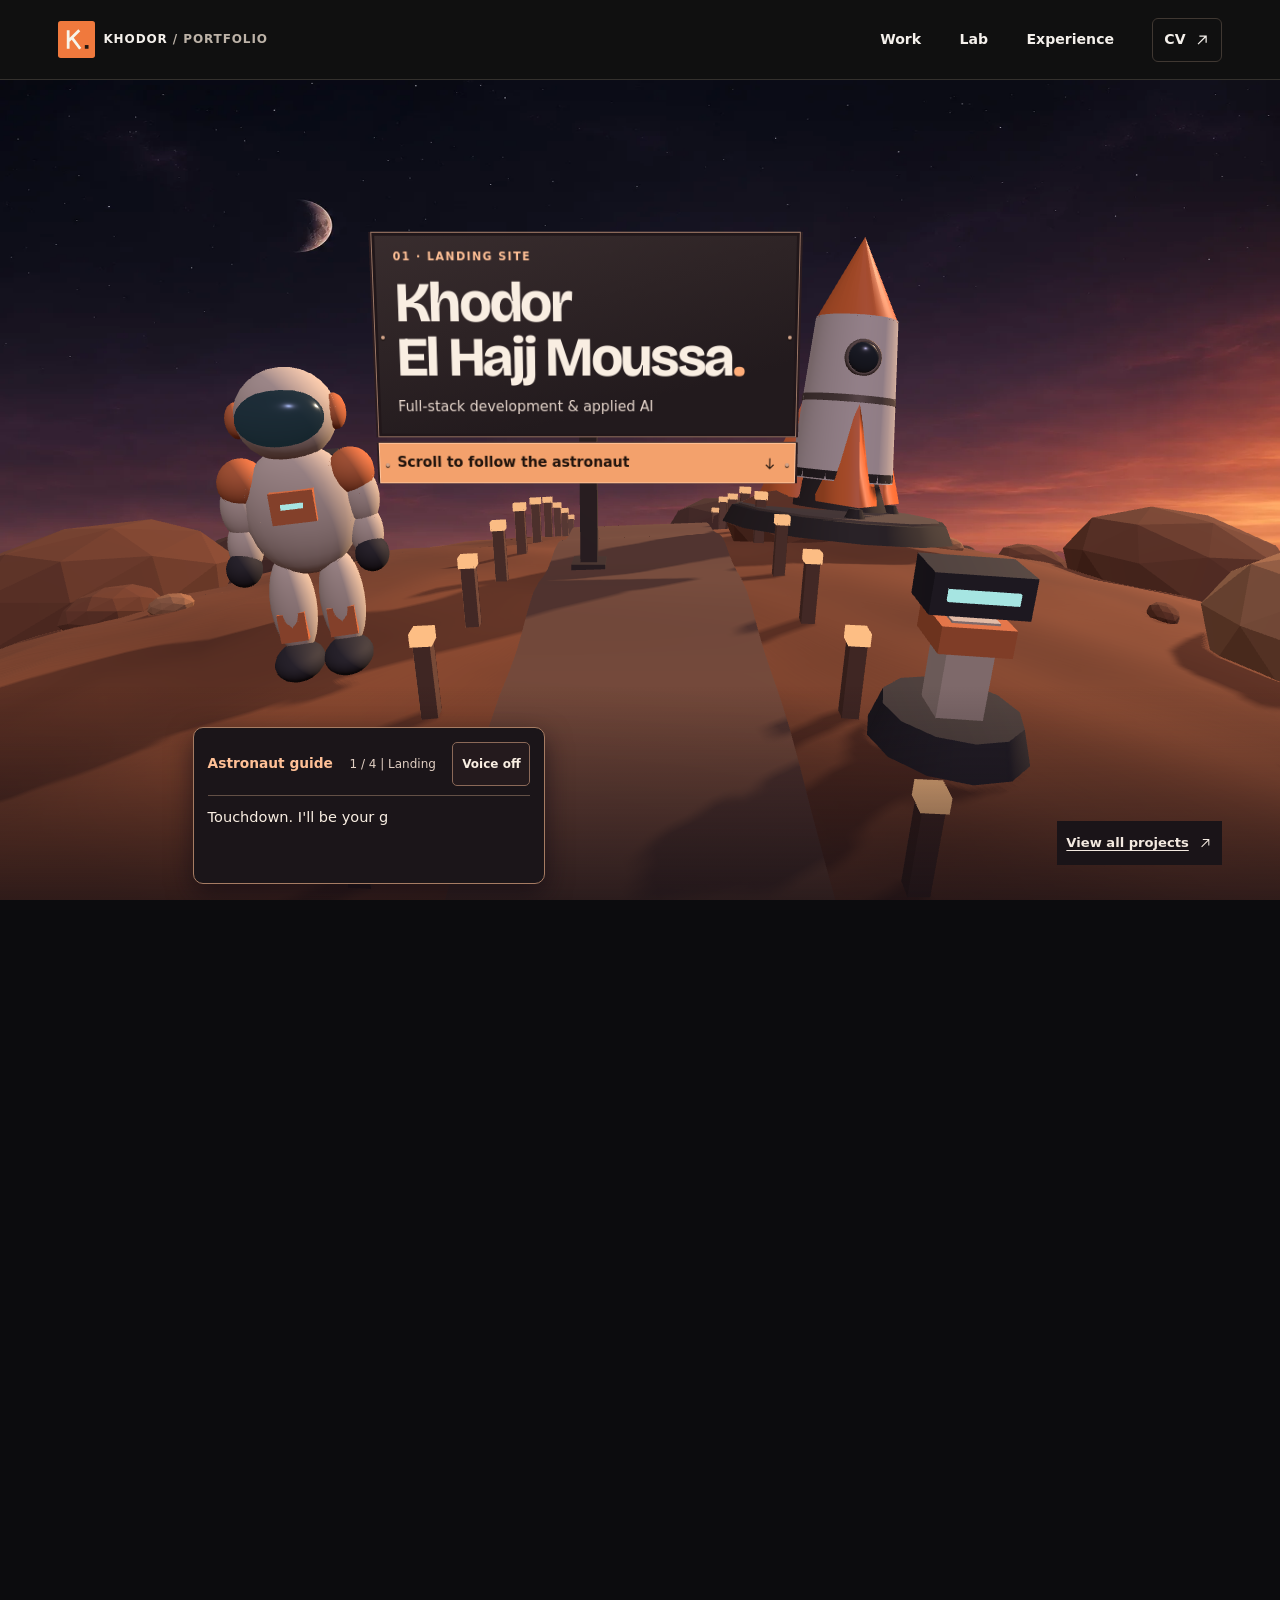
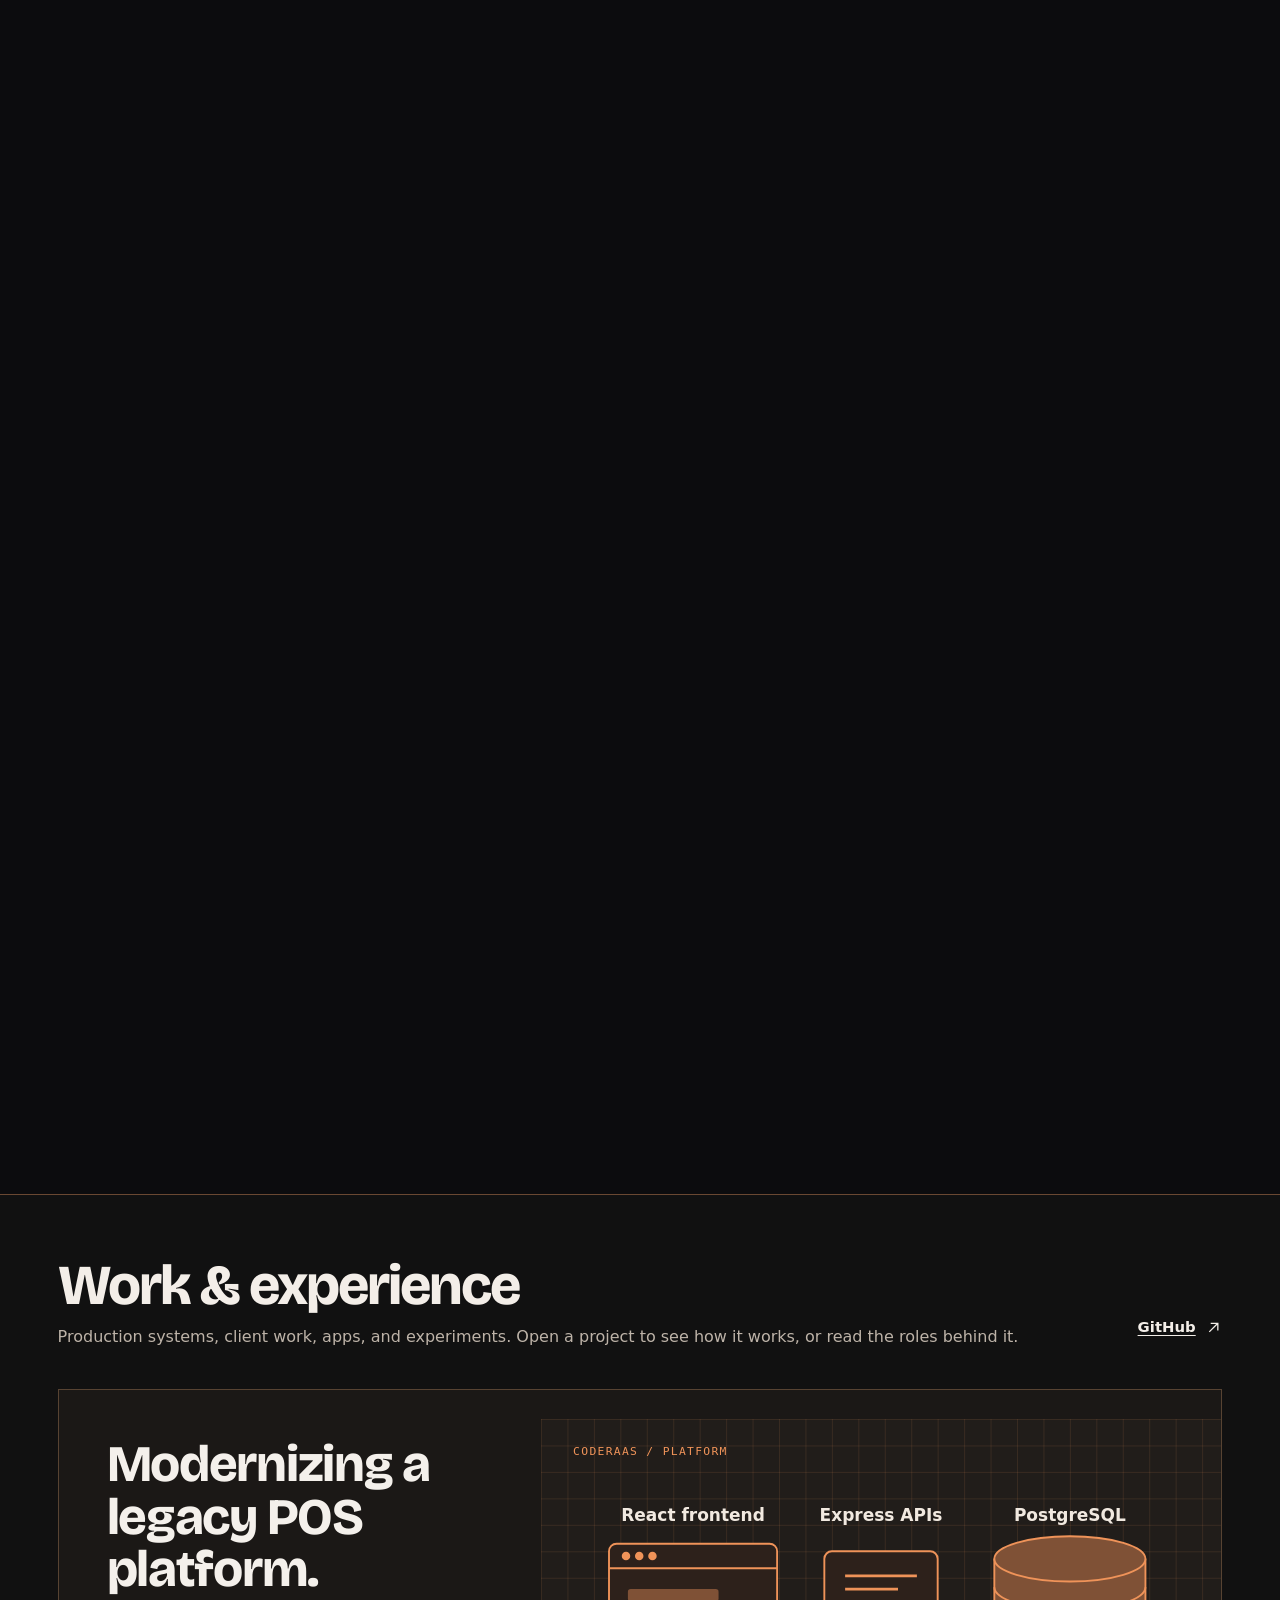
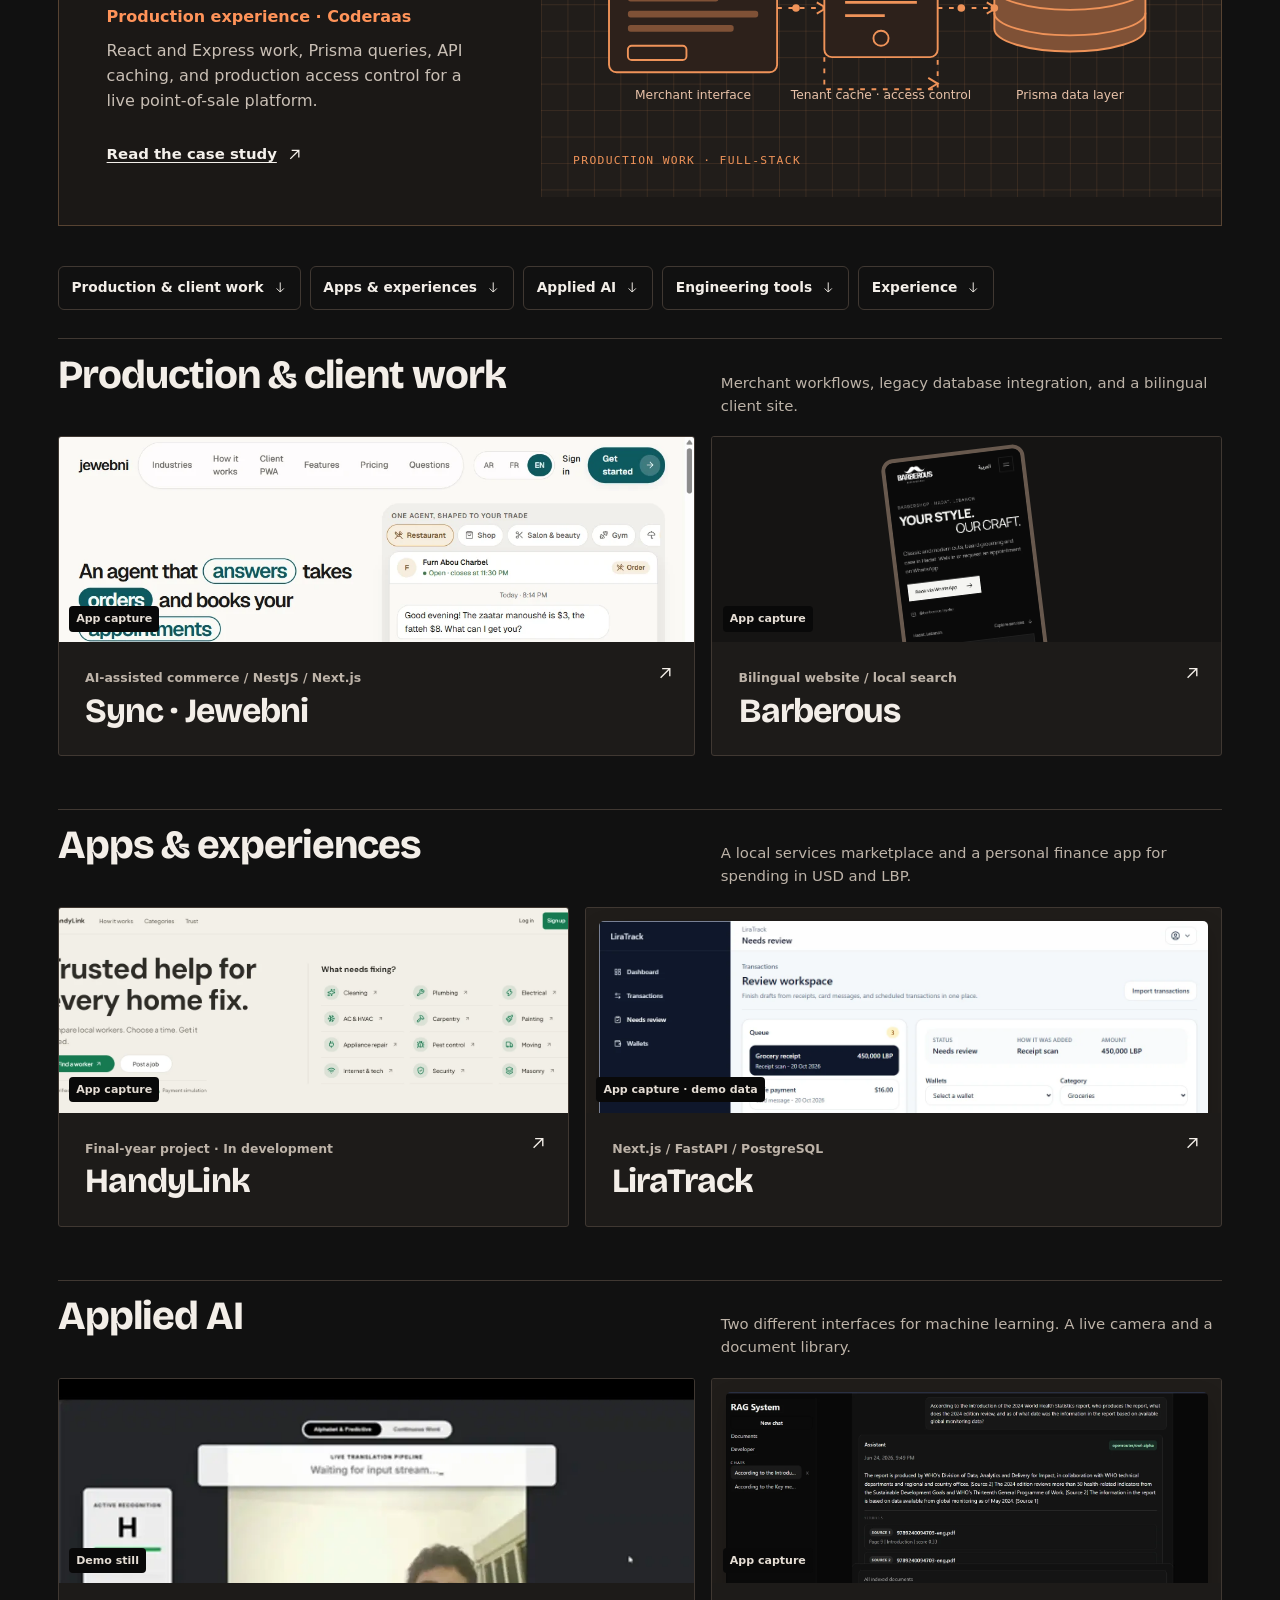
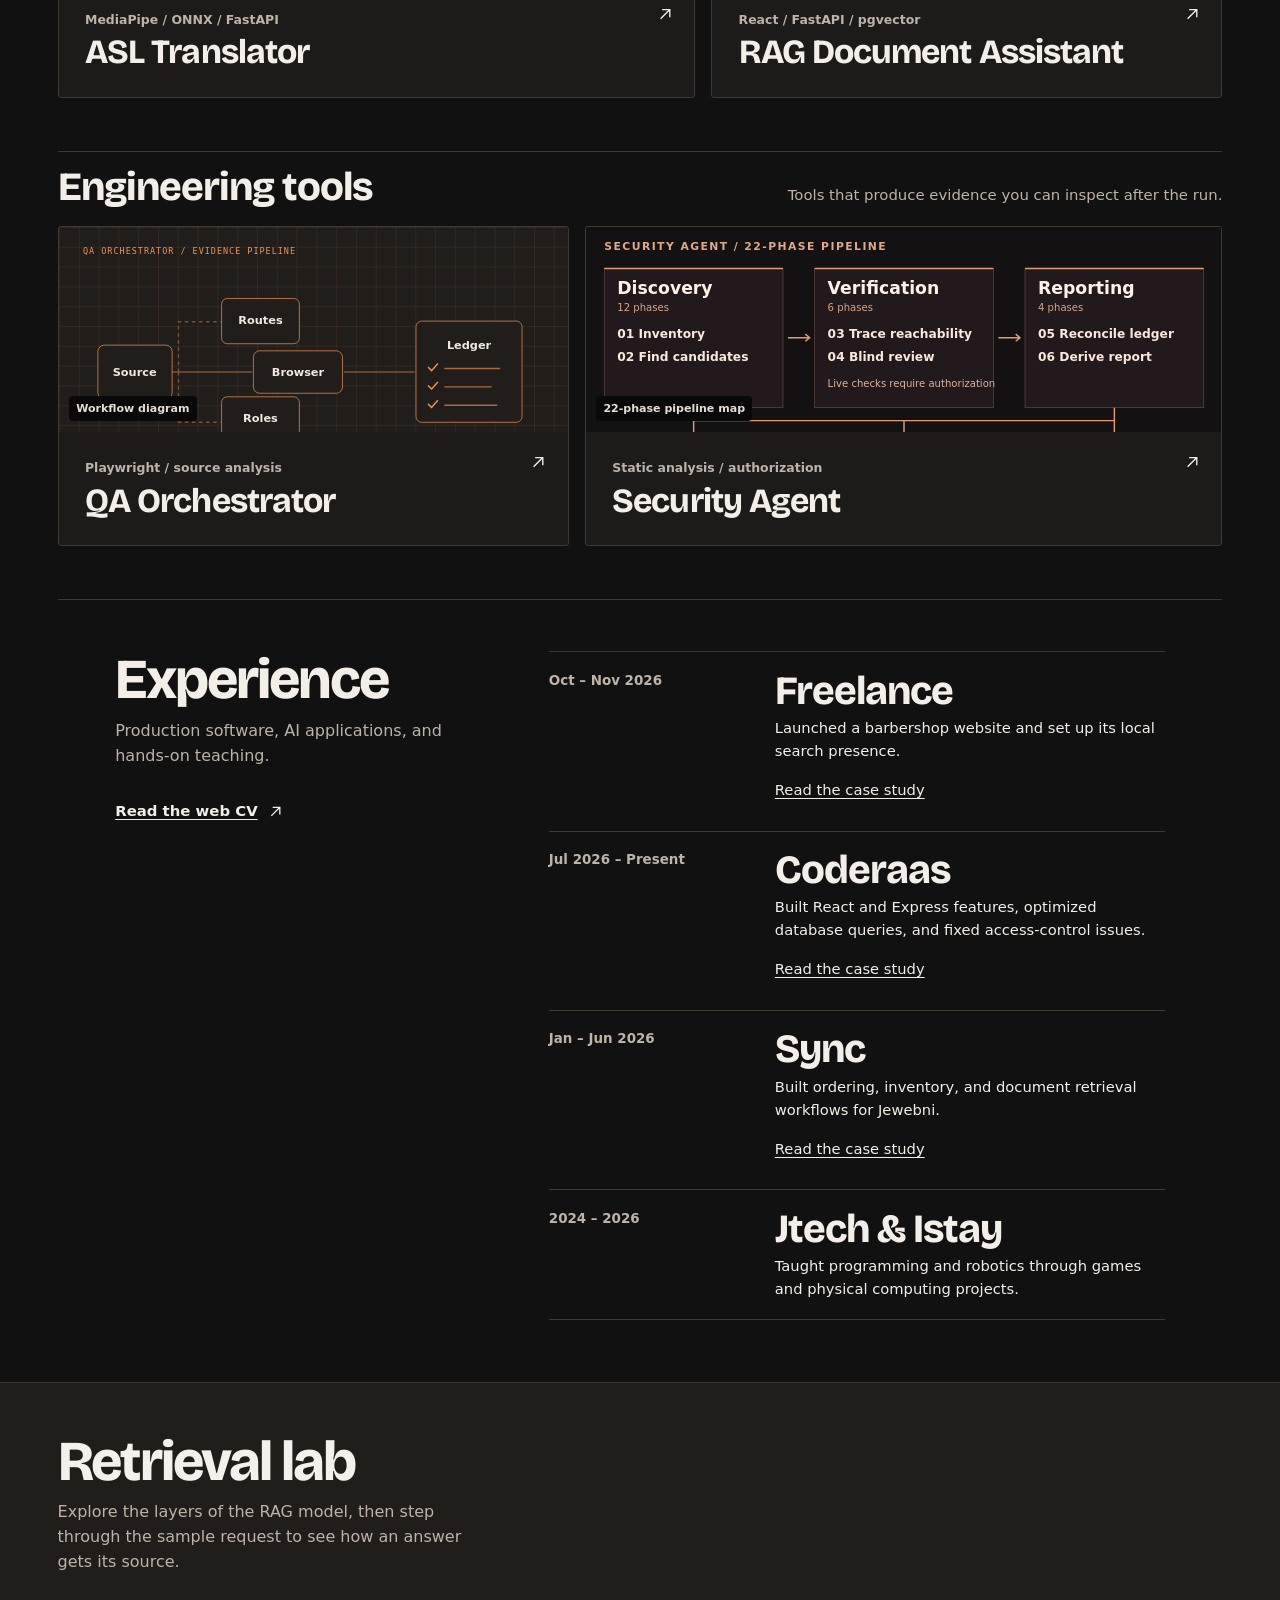
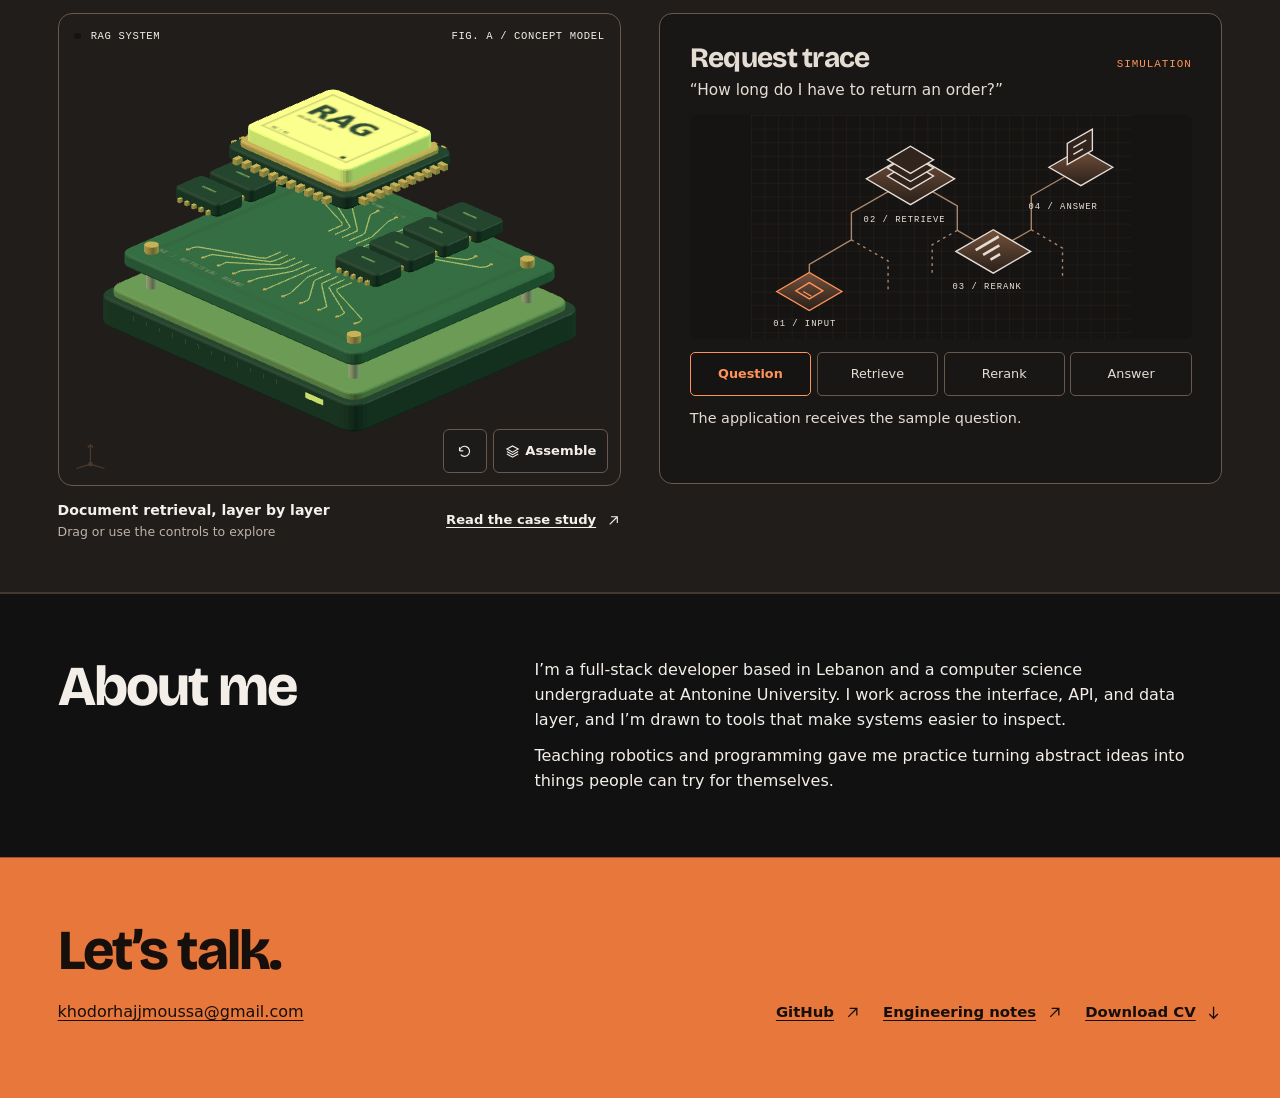
==== commit 5951bd72: "Align experience dates with live CV" ====
--- a/index.html
+++ b/index.html
@@ -183,8 +183,8 @@
           <div class="section-intro"><h2 id="experience-title">Experience</h2><p>Production software, AI applications, and hands-on teaching.</p><a class="text-link" href="resume.html">Read the web CV <svg aria-hidden="true"><use href="#arrow-up"/></svg></a></div>
           <ol class="timeline">
             <li><span class="timeline-date">Oct – Nov 2026</span><div><h3>Freelance</h3><p>Launched a barbershop website and set up its local search presence.</p><a href="barberous.html">Read the case study</a></div></li>
-            <li><span class="timeline-date">Jun – Sep 2026</span><div><h3>Coderaas</h3><p>Built React and Express features, optimized database queries, and fixed access-control issues.</p><a href="coderaas.html">Read the case study</a></div></li>
-            <li><span class="timeline-date">Jun – Sep 2026</span><div><h3>Sync</h3><p>Built ordering, inventory, and document retrieval workflows for Jewebni.</p><a href="jewebni.html">Read the case study</a></div></li>
+            <li><span class="timeline-date">Jul 2026 – Present</span><div><h3>Coderaas</h3><p>Built React and Express features, optimized database queries, and fixed access-control issues.</p><a href="coderaas.html">Read the case study</a></div></li>
+            <li><span class="timeline-date">Jan – Jun 2026</span><div><h3>Sync</h3><p>Built ordering, inventory, and document retrieval workflows for Jewebni.</p><a href="jewebni.html">Read the case study</a></div></li>
             <li><span class="timeline-date">2024 – 2026</span><div><h3>Jtech &amp; Istay</h3><p>Taught programming and robotics through games and physical computing projects.</p></div></li>
           </ol>
         </div>
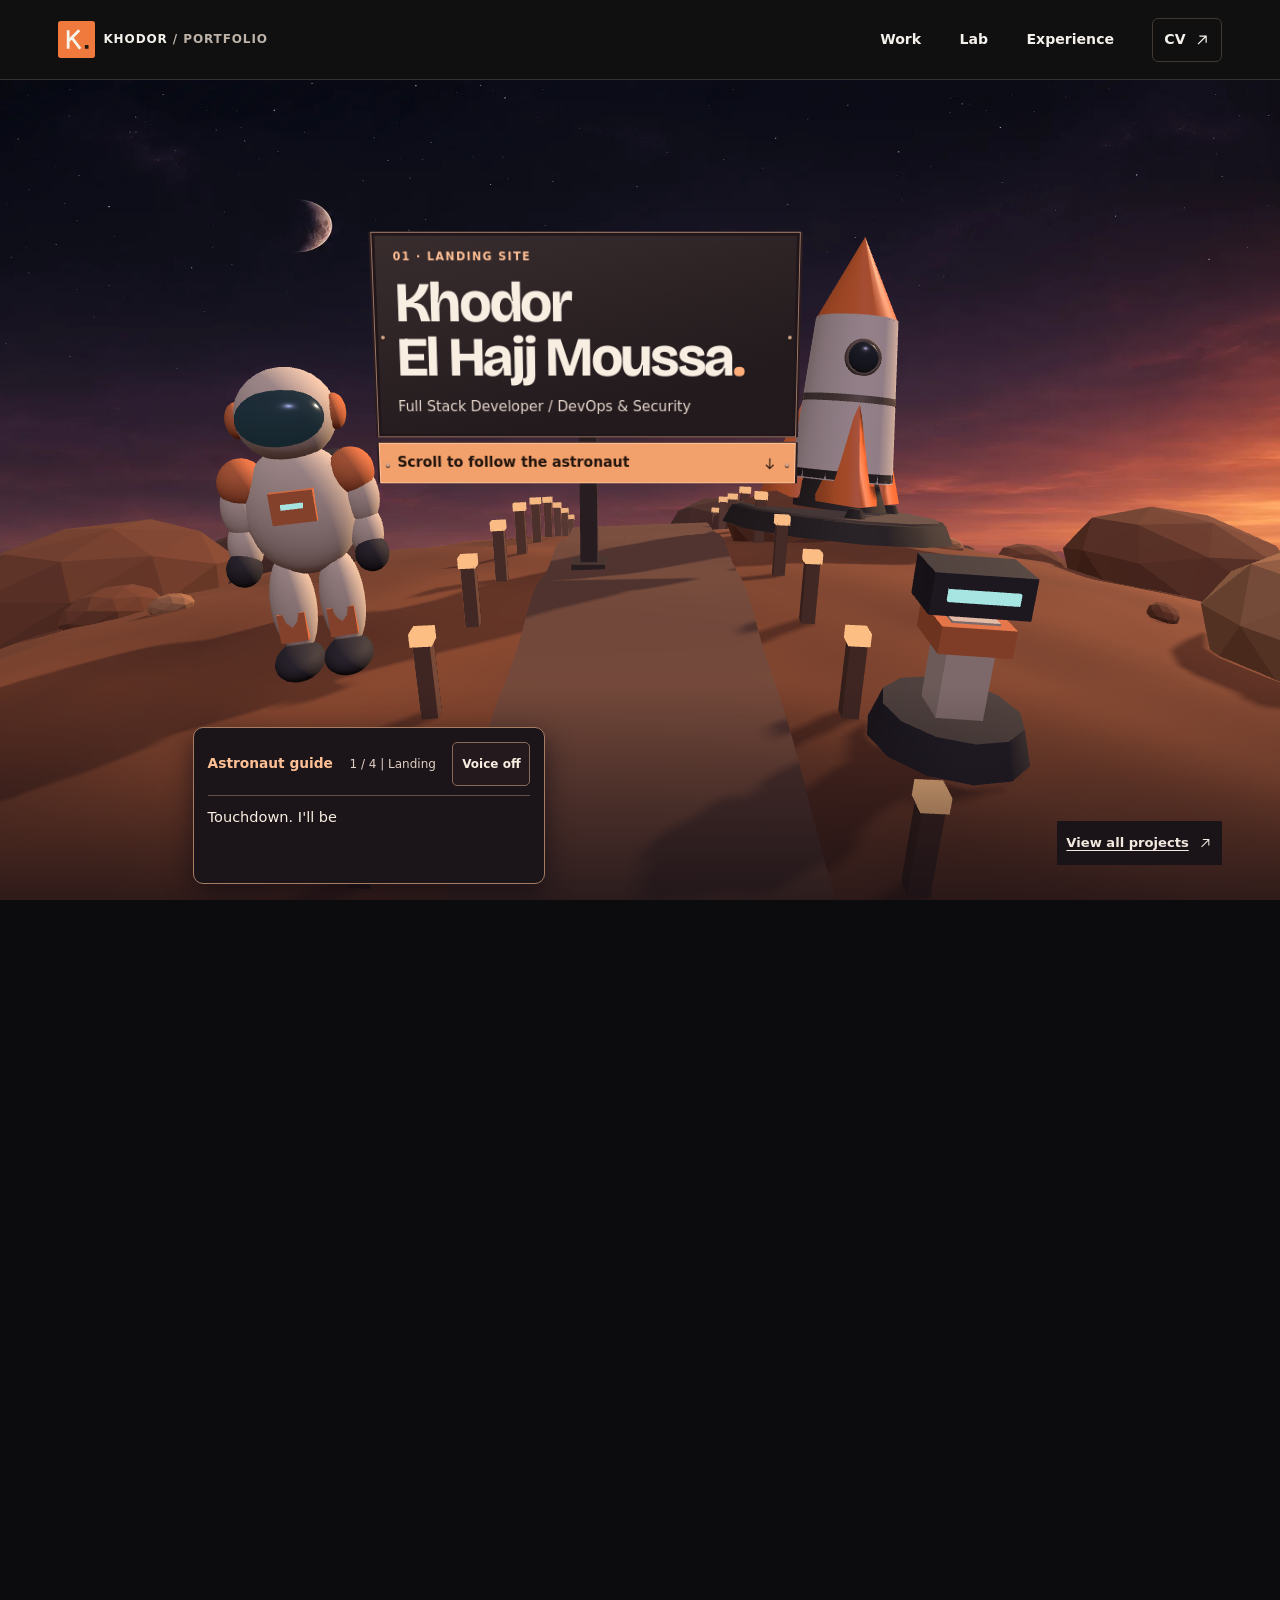
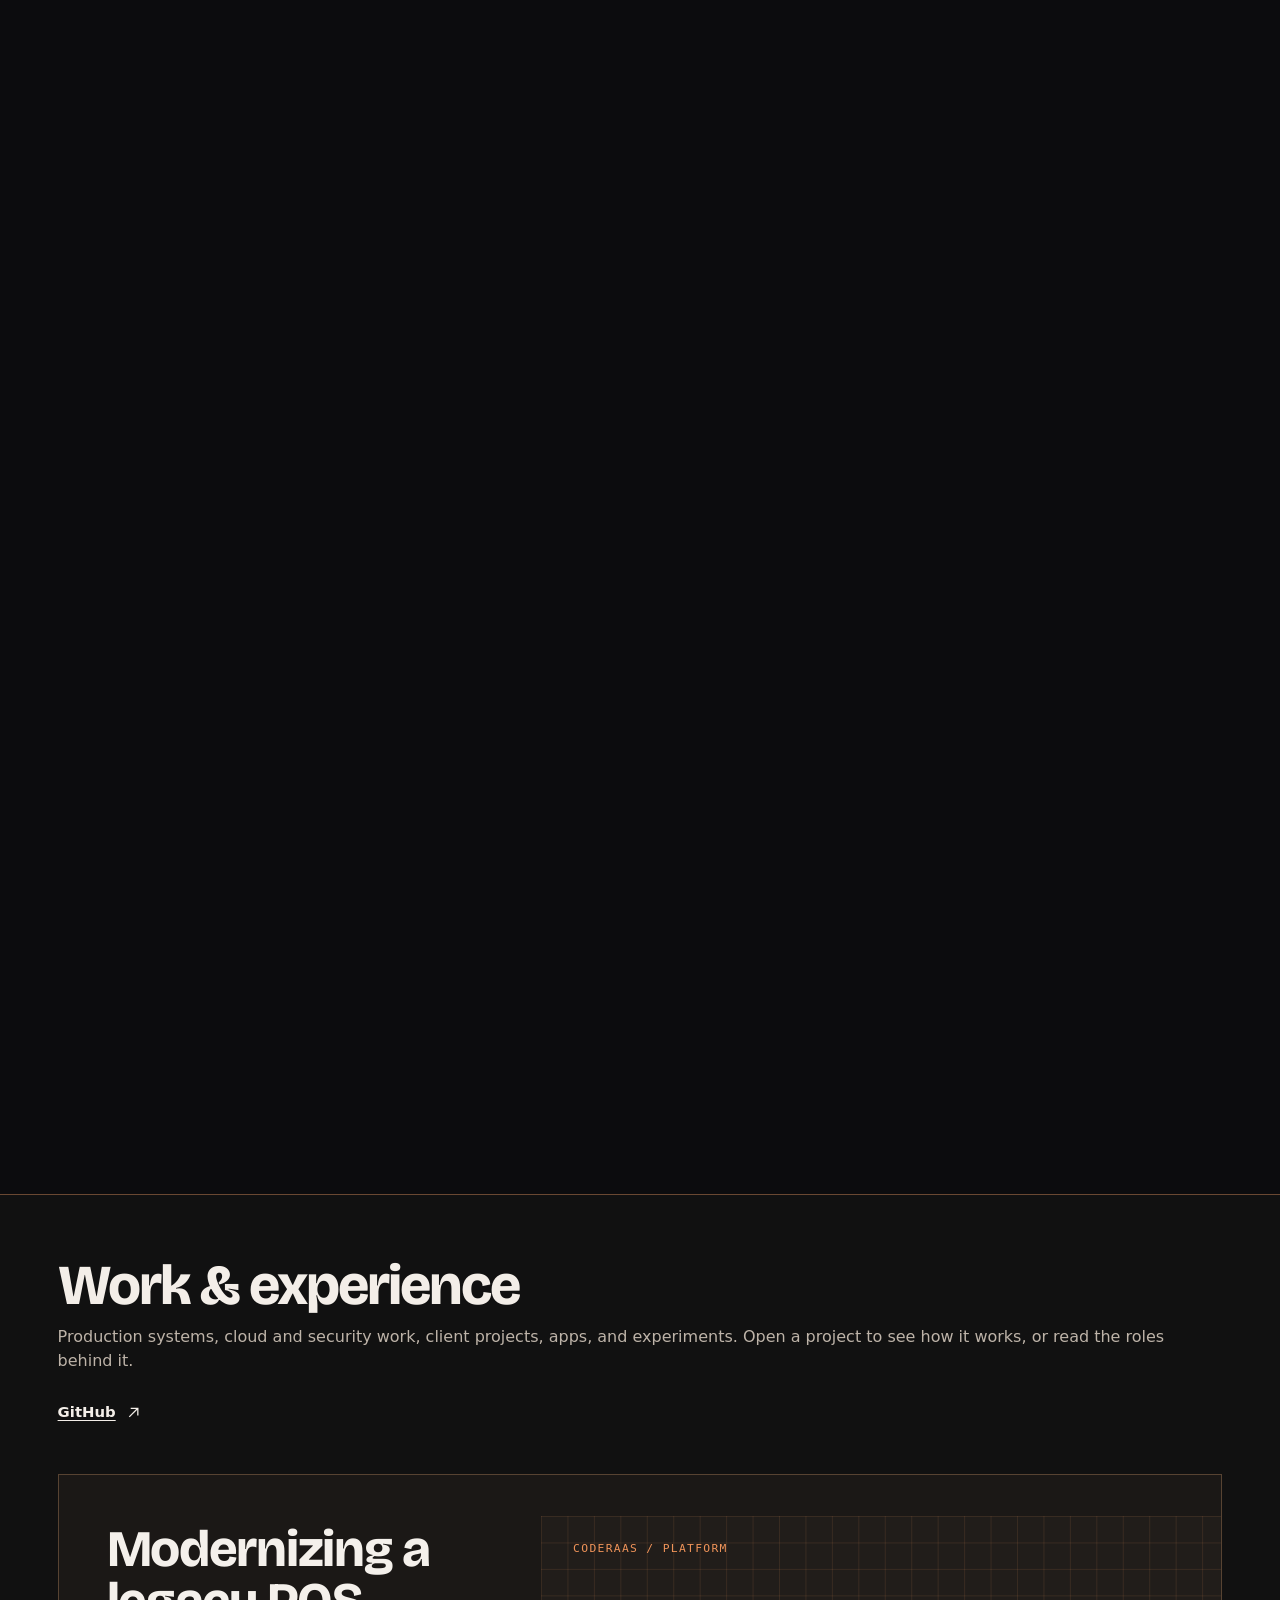
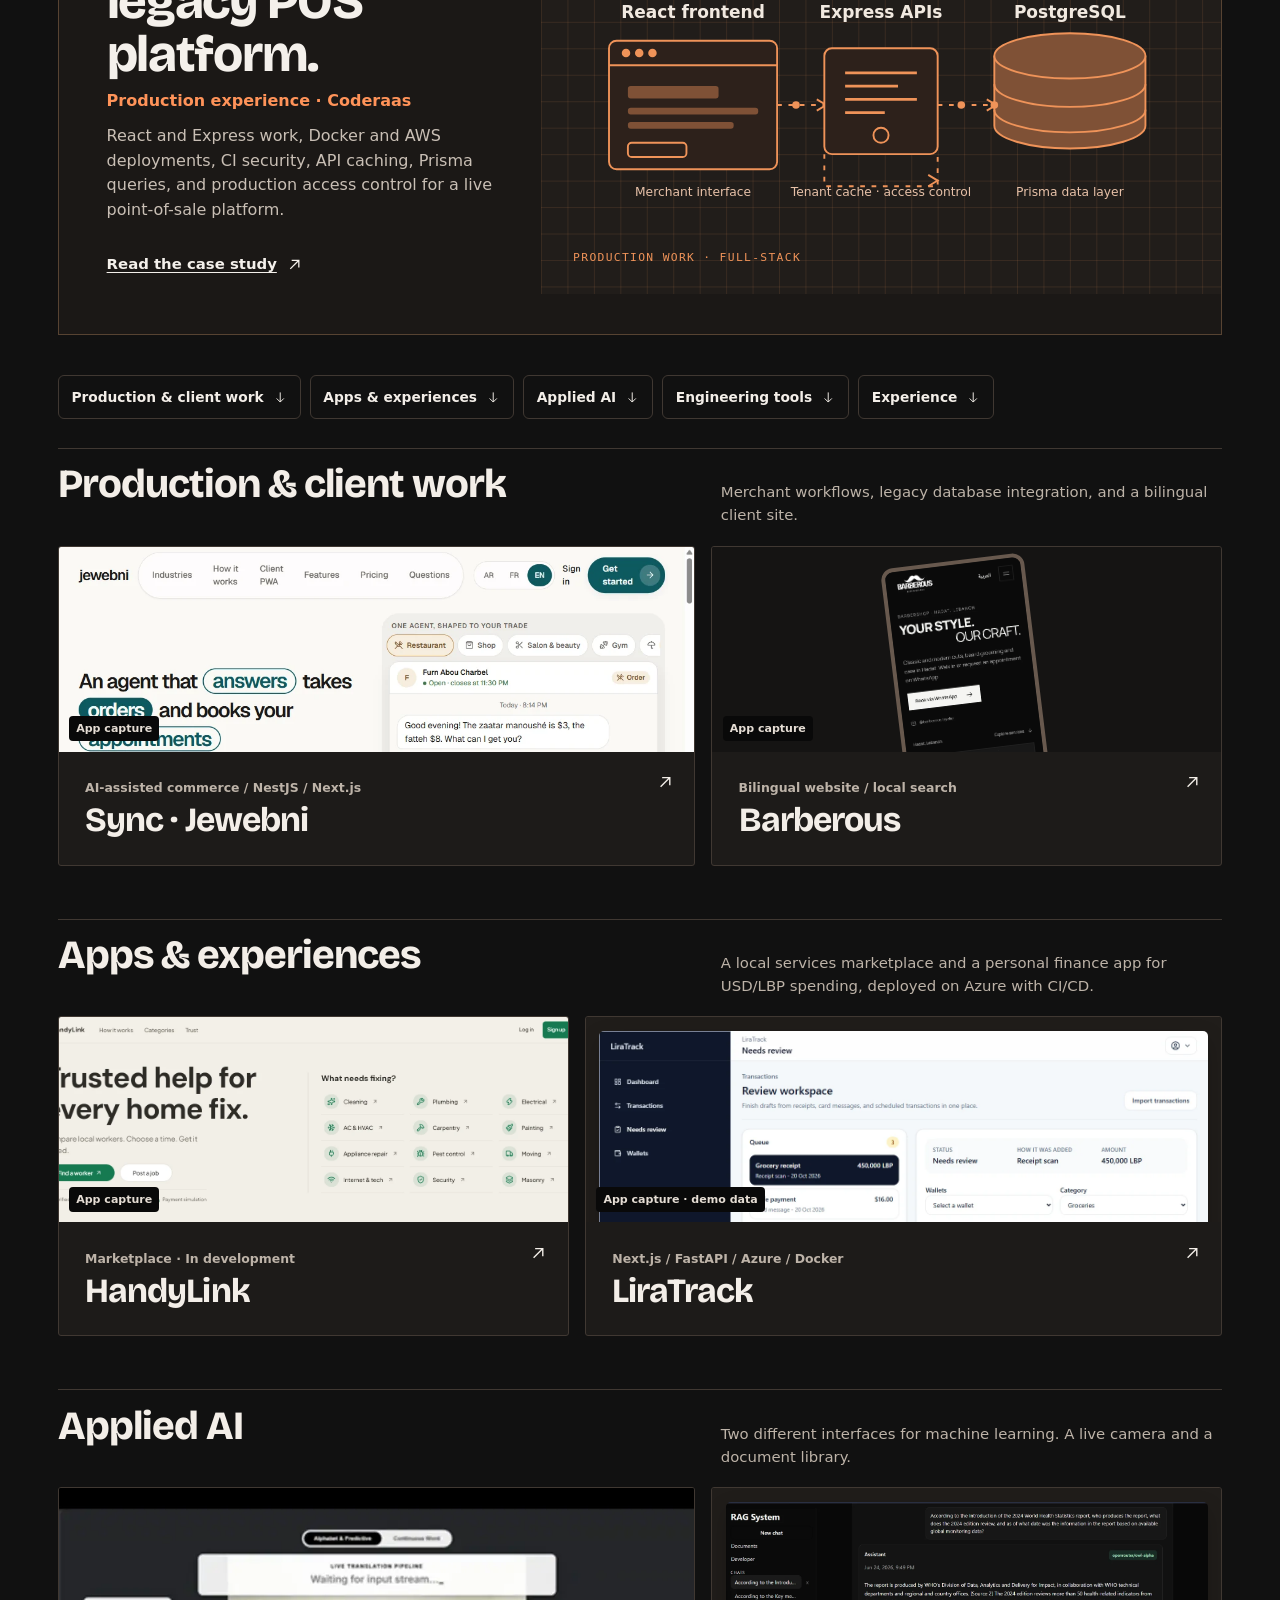
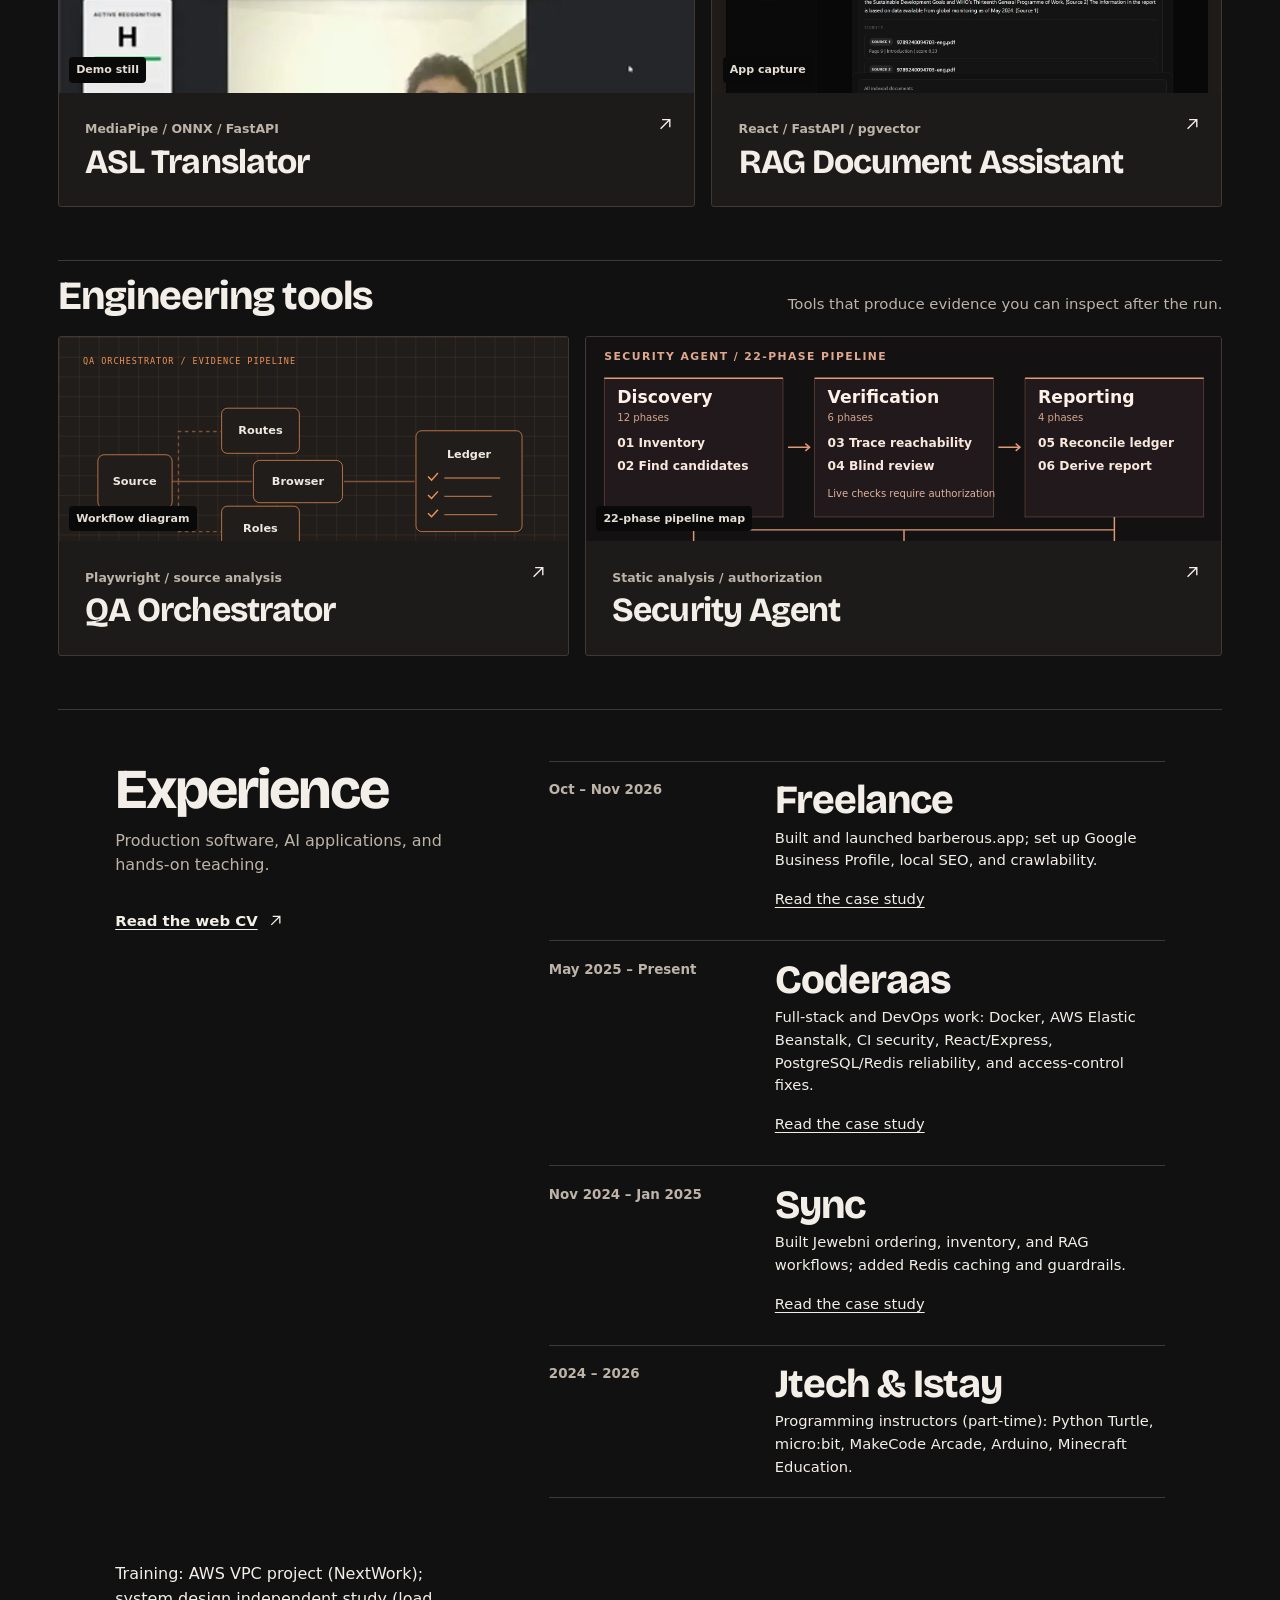
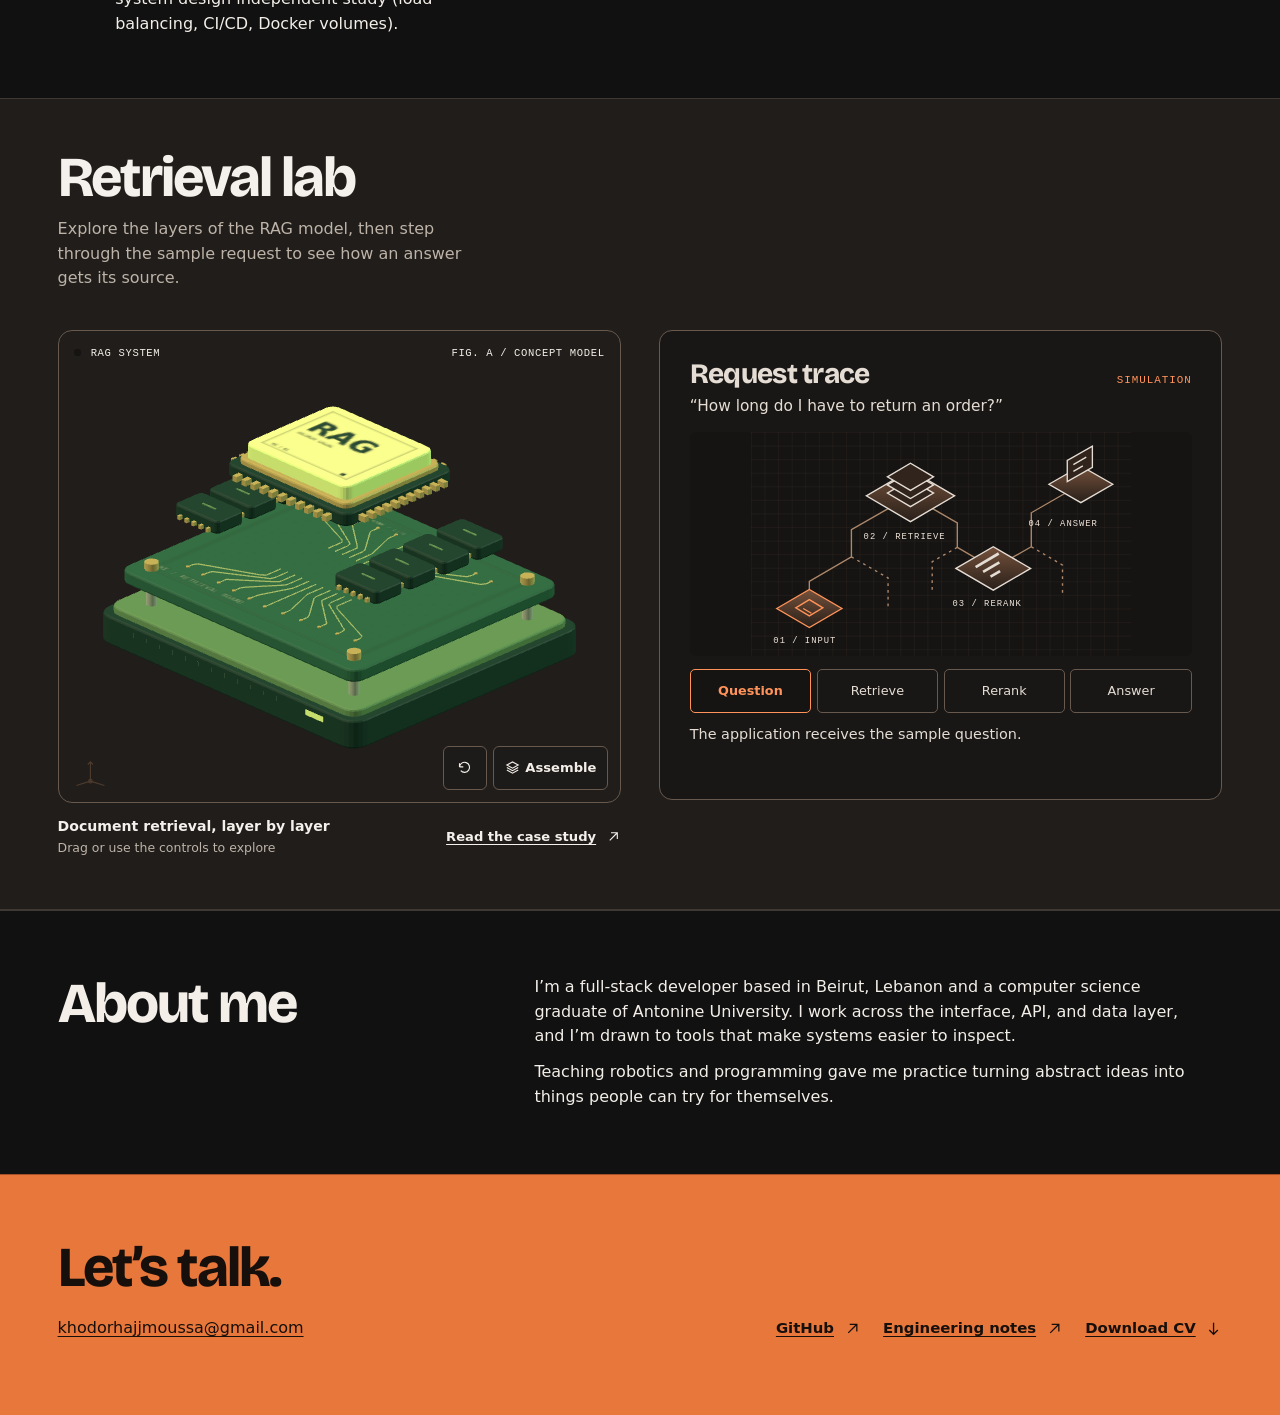
==== commit 9a0d1cfa: "Initial commit: portfolio" ====
--- a/index.html
+++ b/index.html
@@ -3,16 +3,16 @@
 <head>
   <meta charset="utf-8">
   <meta name="viewport" content="width=device-width, initial-scale=1">
-  <meta name="description" content="Explore Khodor El Hajj Moussa's work in full-stack development, applied AI, and developer tooling.">
-  <title>Khodor El Hajj Moussa | Full-stack Developer</title>
+  <meta name="description" content="Full Stack Developer with nearly two years in React, Node.js and Python/FastAPI, plus AWS/Azure DevOps and security work. Beirut; open to remote and the Gulf.">
+  <title>Khodor El Hajj Moussa | Full Stack Developer & DevOps</title>
   <meta name="author" content="Khodor El Hajj Moussa">
   <meta name="theme-color" content="#101010">
   <link rel="canonical" href="https://portfolio-omega-gules-27.vercel.app/">
   <link rel="preload" href="assets/bricolage.woff2" as="font" type="font/woff2" crossorigin>
   <meta property="og:type" content="website">
   <meta property="og:site_name" content="Khodor El Hajj Moussa">
-  <meta property="og:title" content="Khodor El Hajj Moussa | Full-stack Developer">
-  <meta property="og:description" content="Explore Khodor El Hajj Moussa&#x27;s work in full-stack development, applied AI, and developer tooling.">
+  <meta property="og:title" content="Khodor El Hajj Moussa | Full Stack Developer & DevOps">
+  <meta property="og:description" content="Full Stack Developer with nearly two years in React, Node.js and Python/FastAPI, plus AWS/Azure DevOps and security work. Beirut; open to remote and the Gulf.">
   <meta property="og:url" content="https://portfolio-omega-gules-27.vercel.app/">
   <meta property="og:image" content="https://portfolio-omega-gules-27.vercel.app/assets/og-card.jpg">
   <meta property="og:image:type" content="image/jpeg">
@@ -21,8 +21,8 @@
   <meta property="og:image:alt" content="Khodor El Hajj Moussa's portfolio landing screen">
   <meta property="og:locale" content="en_US">
   <meta name="twitter:card" content="summary_large_image">
-  <meta name="twitter:title" content="Khodor El Hajj Moussa | Full-stack Developer">
-  <meta name="twitter:description" content="Explore Khodor El Hajj Moussa&#x27;s work in full-stack development, applied AI, and developer tooling.">
+  <meta name="twitter:title" content="Khodor El Hajj Moussa | Full Stack Developer & DevOps">
+  <meta name="twitter:description" content="Full Stack Developer with nearly two years in React, Node.js and Python/FastAPI, plus AWS/Azure DevOps and security work. Beirut; open to remote and the Gulf.">
   <meta name="twitter:image" content="https://portfolio-omega-gules-27.vercel.app/assets/og-card.jpg">
   <meta name="twitter:image:alt" content="Khodor El Hajj Moussa's portfolio landing screen">
   <link rel="icon" href="assets/mark.svg" type="image/svg+xml">
@@ -39,11 +39,11 @@
       "@type": "Person",
       "name": "Khodor El Hajj Moussa",
       "url": "https://portfolio-omega-gules-27.vercel.app/",
-      "jobTitle": "Full-stack developer",
+      "jobTitle": ["Full Stack Developer", "DevOps Engineer"],
       "email": "mailto:khodorhajjmoussa@gmail.com",
-      "sameAs": ["https://github.com/khodorrrz"],
+      "sameAs": ["https://github.com/khodorrrz", "https://www.linkedin.com/in/khodor-moussa/"],
       "alumniOf": { "@type": "CollegeOrUniversity", "name": "Antonine University" },
-      "knowsAbout": ["Full-stack development", "Applied AI", "React", "TypeScript", "Python", "PostgreSQL"]
+      "knowsAbout": ["Full-stack development", "DevOps", "Cloud infrastructure", "CI/CD", "Docker", "AWS", "Azure", "Application security", "React", "Node.js", "Python", "FastAPI", "PostgreSQL", "Redis"]
     }
   }
   </script>
@@ -71,13 +71,13 @@
             <header class="sign-plank landing-sign">
               <span class="sign-coordinate">01 · Landing site</span>
               <h1>Khodor <br>El Hajj Moussa<span>.</span></h1>
-              <p>Full-stack development &amp; applied AI</p>
+              <p>Full Stack Developer / DevOps &amp; Security</p>
             </header>
             <p class="sign-plank trail-instruction">Scroll to follow the astronaut <svg aria-hidden="true"><use href="#arrow-down"/></svg></p>
           </section>
           <section class="planet-stop" data-stop="Production">
             <h2 class="sign-plank sign-heading"><span class="checkpoint-number" aria-hidden="true">02</span><span>Production &amp; client work</span></h2>
-            <ul><li class="sign-plank"><a href="coderaas.html">Coderaas · Full-stack development</a></li><li class="sign-plank"><a href="jewebni.html">Sync · Jewebni</a></li><li class="sign-plank"><a href="barberous.html">Barberous</a></li></ul>
+            <ul><li class="sign-plank"><a href="coderaas.html">Coderaas · Full-stack &amp; DevOps</a></li><li class="sign-plank"><a href="jewebni.html">Sync · Jewebni</a></li><li class="sign-plank"><a href="barberous.html">Barberous</a></li></ul>
           </section>
           <section class="planet-stop" data-stop="Apps &amp; AI">
             <h2 class="sign-plank sign-heading"><span class="checkpoint-number" aria-hidden="true">03</span><span>Apps &amp; applied AI</span></h2>
@@ -108,19 +108,19 @@
     <section class="shell hero" aria-labelledby="name">
       <div class="intro">
         <h1 id="name">Khodor<br>El Hajj Moussa<span>.</span></h1>
-        <p class="role">Full-stack developer <span></span> Applied AI</p>
-        <p class="intro-copy">I build web apps and developer tools, and help connect modern services to existing systems.</p>
+        <p class="role">Full Stack Developer <span></span> DevOps &amp; Security</p>
+        <p class="intro-copy">I build and operate full-stack applications with Docker, AWS and Azure, wire CI/CD and security checks into the pipeline, and fix production reliability and access-control issues.</p>
         <div class="hero-actions"><a class="action" href="#work">Explore my work <svg aria-hidden="true"><use href="#arrow-down"/></svg></a><a class="text-link" href="resume.html">Read my CV <svg aria-hidden="true"><use href="#arrow-up"/></svg></a></div>
       </div>
     </section>
 
     <section class="shell work" id="work" aria-labelledby="work-title">
-      <div class="section-heading"><div><h2 id="work-title" tabindex="-1">Work &amp; experience</h2><p>Production systems, client work, apps, and experiments. Open a project to see how it works, or read the roles behind it.</p></div><a class="text-link" href="https://github.com/khodorrrz">GitHub <svg aria-hidden="true"><use href="#arrow-up"/></svg></a></div>
+      <div class="section-heading"><div><h2 id="work-title" tabindex="-1">Work &amp; experience</h2><p>Production systems, cloud and security work, client projects, apps, and experiments. Open a project to see how it works, or read the roles behind it.</p></div><a class="text-link" href="https://github.com/khodorrrz">GitHub <svg aria-hidden="true"><use href="#arrow-up"/></svg></a></div>
       <a class="mission" href="coderaas.html">
         <div class="mission-copy">
           <h3>Modernizing a legacy POS platform.</h3>
           <p class="mission-project">Production experience · Coderaas</p>
-          <p>React and Express work, Prisma queries, API caching, and production access control for a live point-of-sale platform.</p>
+          <p>React and Express work, Docker and AWS deployments, CI security, API caching, Prisma queries, and production access control for a live point-of-sale platform.</p>
           <span class="text-link">Read the case study <svg aria-hidden="true"><use href="#arrow-up"/></svg></span>
         </div>
         <img src="assets/cases/coderaas-platform.svg" width="720" height="400" alt="">
@@ -140,15 +140,15 @@
         </div>
       </section>
       <section class="work-chapter" id="product-work" aria-labelledby="product-work-title">
-        <header><h3 id="product-work-title">Apps & experiences</h3><p>A local services marketplace and a personal finance app for spending in USD and LBP.</p></header>
+        <header><h3 id="product-work-title">Apps & experiences</h3><p>A local services marketplace and a personal finance app for USD/LBP spending, deployed on Azure with CI/CD.</p></header>
         <div class="work-spread">
           <a class="project work-card" href="handylink.html">
             <div class="work-media" aria-hidden="true"><img src="assets/cases/handylink-home.webp" alt="" width="1440" height="512" loading="lazy"><span>App capture</span></div>
-            <div class="project-content"><span>Final-year project · In development</span><h4>HandyLink</h4><svg aria-hidden="true"><use href="#arrow-up"/></svg></div>
+            <div class="project-content"><span>Marketplace · In development</span><h4>HandyLink</h4><svg aria-hidden="true"><use href="#arrow-up"/></svg></div>
           </a>
           <a class="project work-card work-card--finance" href="finance.html">
             <div class="work-media" aria-hidden="true"><img src="assets/cases/finance-review.webp" alt="" width="1330" height="820" loading="lazy"><span>App capture · demo data</span></div>
-            <div class="project-content"><span>Next.js / FastAPI / PostgreSQL</span><h4>LiraTrack</h4><svg aria-hidden="true"><use href="#arrow-up"/></svg></div>
+            <div class="project-content"><span>Next.js / FastAPI / Azure / Docker</span><h4>LiraTrack</h4><svg aria-hidden="true"><use href="#arrow-up"/></svg></div>
           </a>
         </div>
       </section>
@@ -182,11 +182,12 @@
         <div class="experience-section">
           <div class="section-intro"><h2 id="experience-title">Experience</h2><p>Production software, AI applications, and hands-on teaching.</p><a class="text-link" href="resume.html">Read the web CV <svg aria-hidden="true"><use href="#arrow-up"/></svg></a></div>
           <ol class="timeline">
-            <li><span class="timeline-date">Oct – Nov 2026</span><div><h3>Freelance</h3><p>Launched a barbershop website and set up its local search presence.</p><a href="barberous.html">Read the case study</a></div></li>
-            <li><span class="timeline-date">Jul 2026 – Present</span><div><h3>Coderaas</h3><p>Built React and Express features, optimized database queries, and fixed access-control issues.</p><a href="coderaas.html">Read the case study</a></div></li>
-            <li><span class="timeline-date">Jan – Jun 2026</span><div><h3>Sync</h3><p>Built ordering, inventory, and document retrieval workflows for Jewebni.</p><a href="jewebni.html">Read the case study</a></div></li>
-            <li><span class="timeline-date">2024 – 2026</span><div><h3>Jtech &amp; Istay</h3><p>Taught programming and robotics through games and physical computing projects.</p></div></li>
+            <li><span class="timeline-date">Oct – Nov 2026</span><div><h3>Freelance</h3><p>Built and launched barberous.app; set up Google Business Profile, local SEO, and crawlability.</p><a href="barberous.html">Read the case study</a></div></li>
+            <li><span class="timeline-date">May 2025 – Present</span><div><h3>Coderaas</h3><p>Full-stack and DevOps work: Docker, AWS Elastic Beanstalk, CI security, React/Express, PostgreSQL/Redis reliability, and access-control fixes.</p><a href="coderaas.html">Read the case study</a></div></li>
+            <li><span class="timeline-date">Nov 2024 – Jan 2025</span><div><h3>Sync</h3><p>Built Jewebni ordering, inventory, and RAG workflows; added Redis caching and guardrails.</p><a href="jewebni.html">Read the case study</a></div></li>
+            <li><span class="timeline-date">2024 – 2026</span><div><h3>Jtech &amp; Istay</h3><p>Programming instructors (part-time): Python Turtle, micro:bit, MakeCode Arcade, Arduino, Minecraft Education.</p></div></li>
           </ol>
+          <p class="timeline-note">Training: AWS VPC project (NextWork); system design independent study (load balancing, CI/CD, Docker volumes).</p>
         </div>
       </section>
     </section>
@@ -260,7 +261,7 @@
     </section>
     <section class="shell about" id="about" aria-labelledby="about-title">
       <h2 id="about-title">About me</h2>
-      <div><p>I’m a full-stack developer based in Lebanon and a computer science undergraduate at Antonine University. I work across the interface, API, and data layer, and I’m drawn to tools that make systems easier to inspect.</p><p>Teaching robotics and programming gave me practice turning abstract ideas into things people can try for themselves.</p></div>
+      <div><p>I’m a full-stack developer based in Beirut, Lebanon and a computer science graduate of Antonine University. I work across the interface, API, and data layer, and I’m drawn to tools that make systems easier to inspect.</p><p>Teaching robotics and programming gave me practice turning abstract ideas into things people can try for themselves.</p></div>
     </section>
   </main>
   <footer class="contact" id="contact"><div class="shell contact-layout"><div><h2>Let’s talk.</h2><a class="contact-email" href="contact.html">khodorhajjmoussa@gmail.com</a></div><div class="contact-links"><a class="text-link" href="https://github.com/khodorrrz">GitHub <svg aria-hidden="true"><use href="#arrow-up"/></svg></a><a class="text-link" href="case-notes.html">Engineering notes <svg aria-hidden="true"><use href="#arrow-up"/></svg></a><a class="text-link" href="cv.pdf" download>Download CV <svg aria-hidden="true"><use href="#arrow-down"/></svg></a></div></div></footer>
